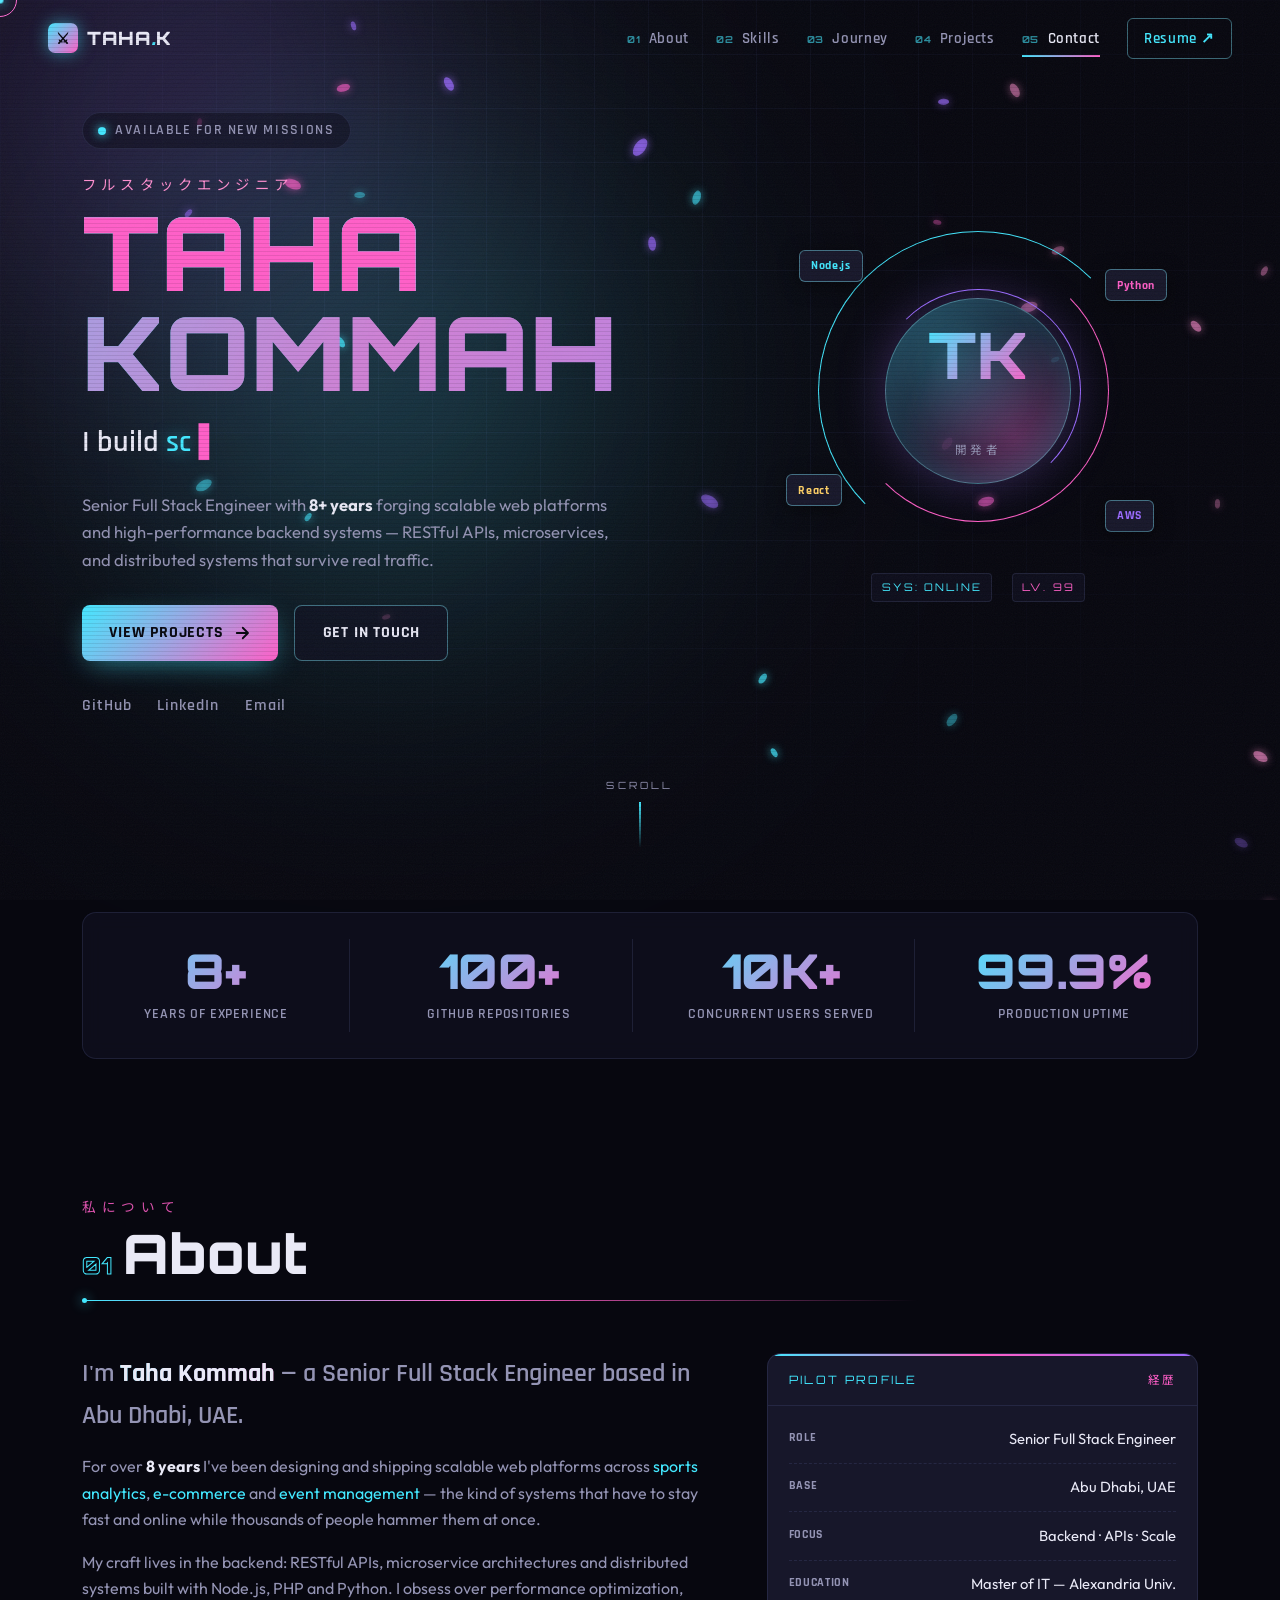
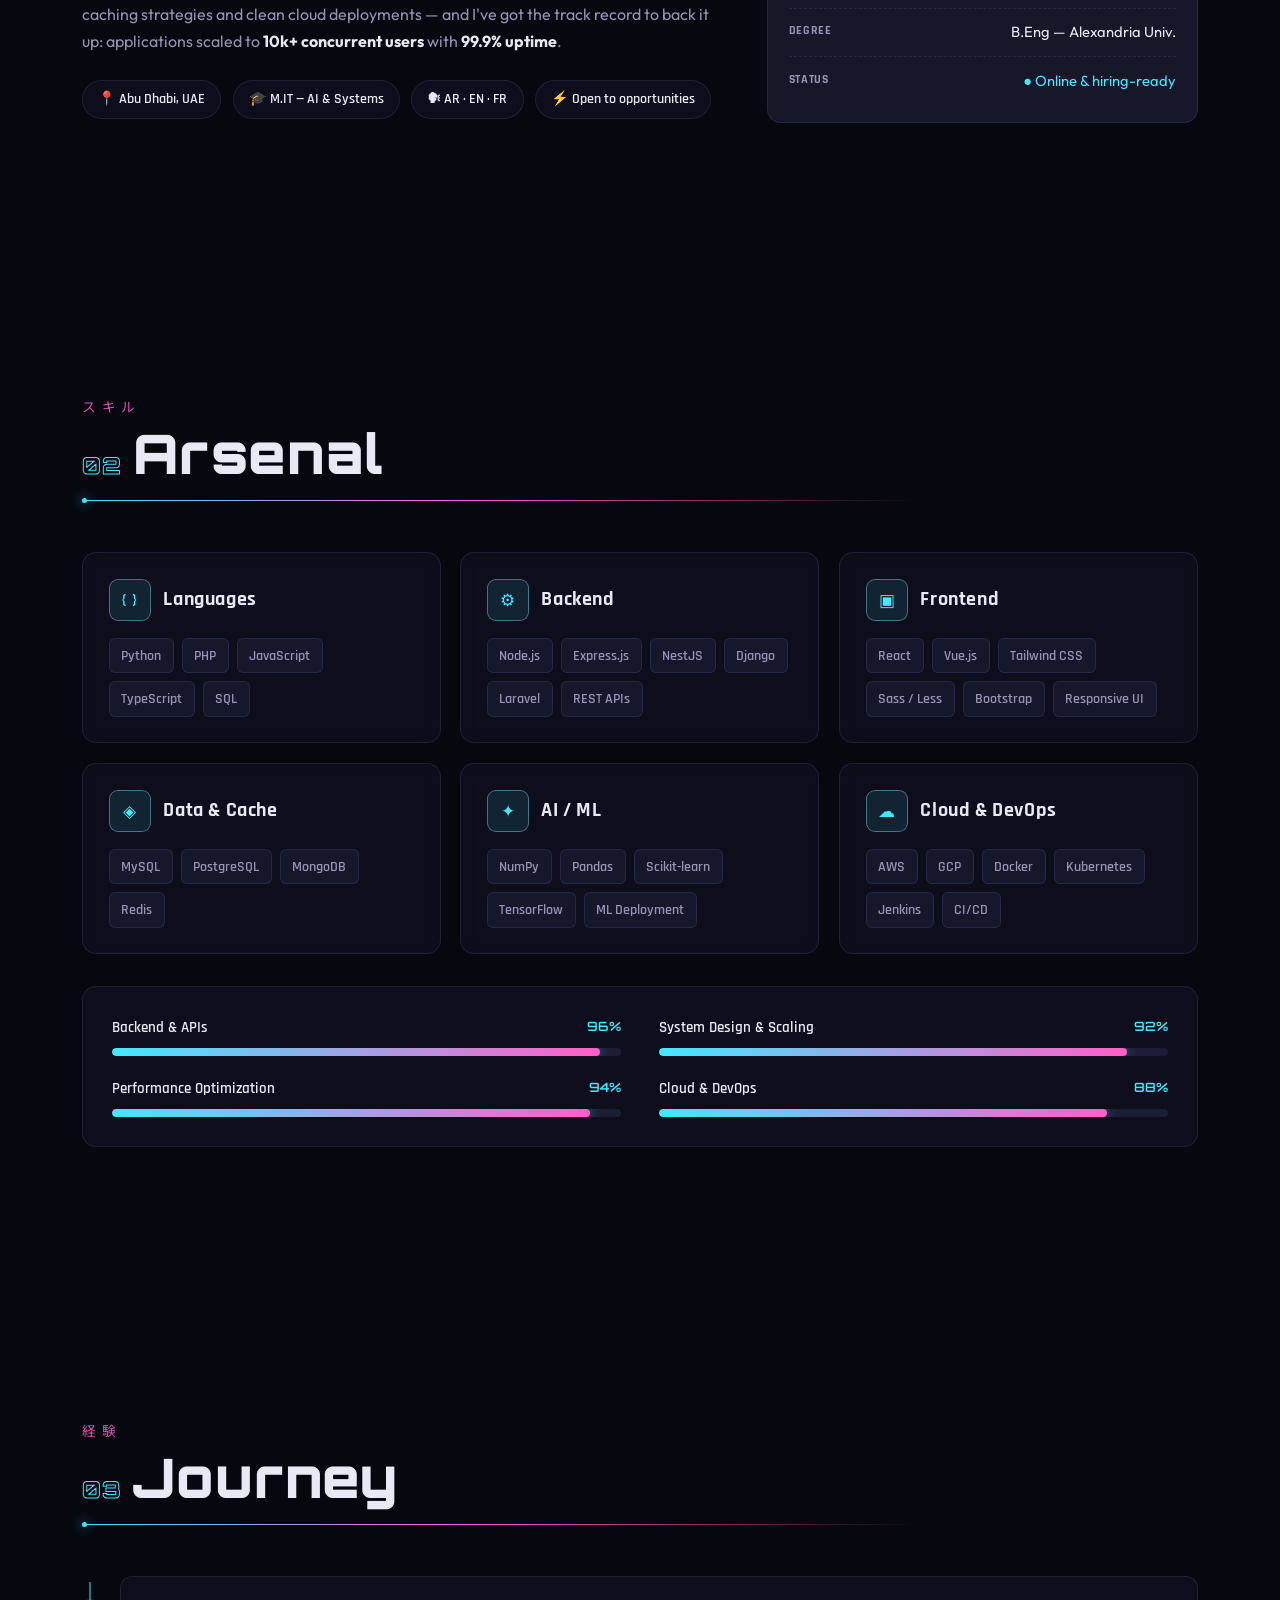
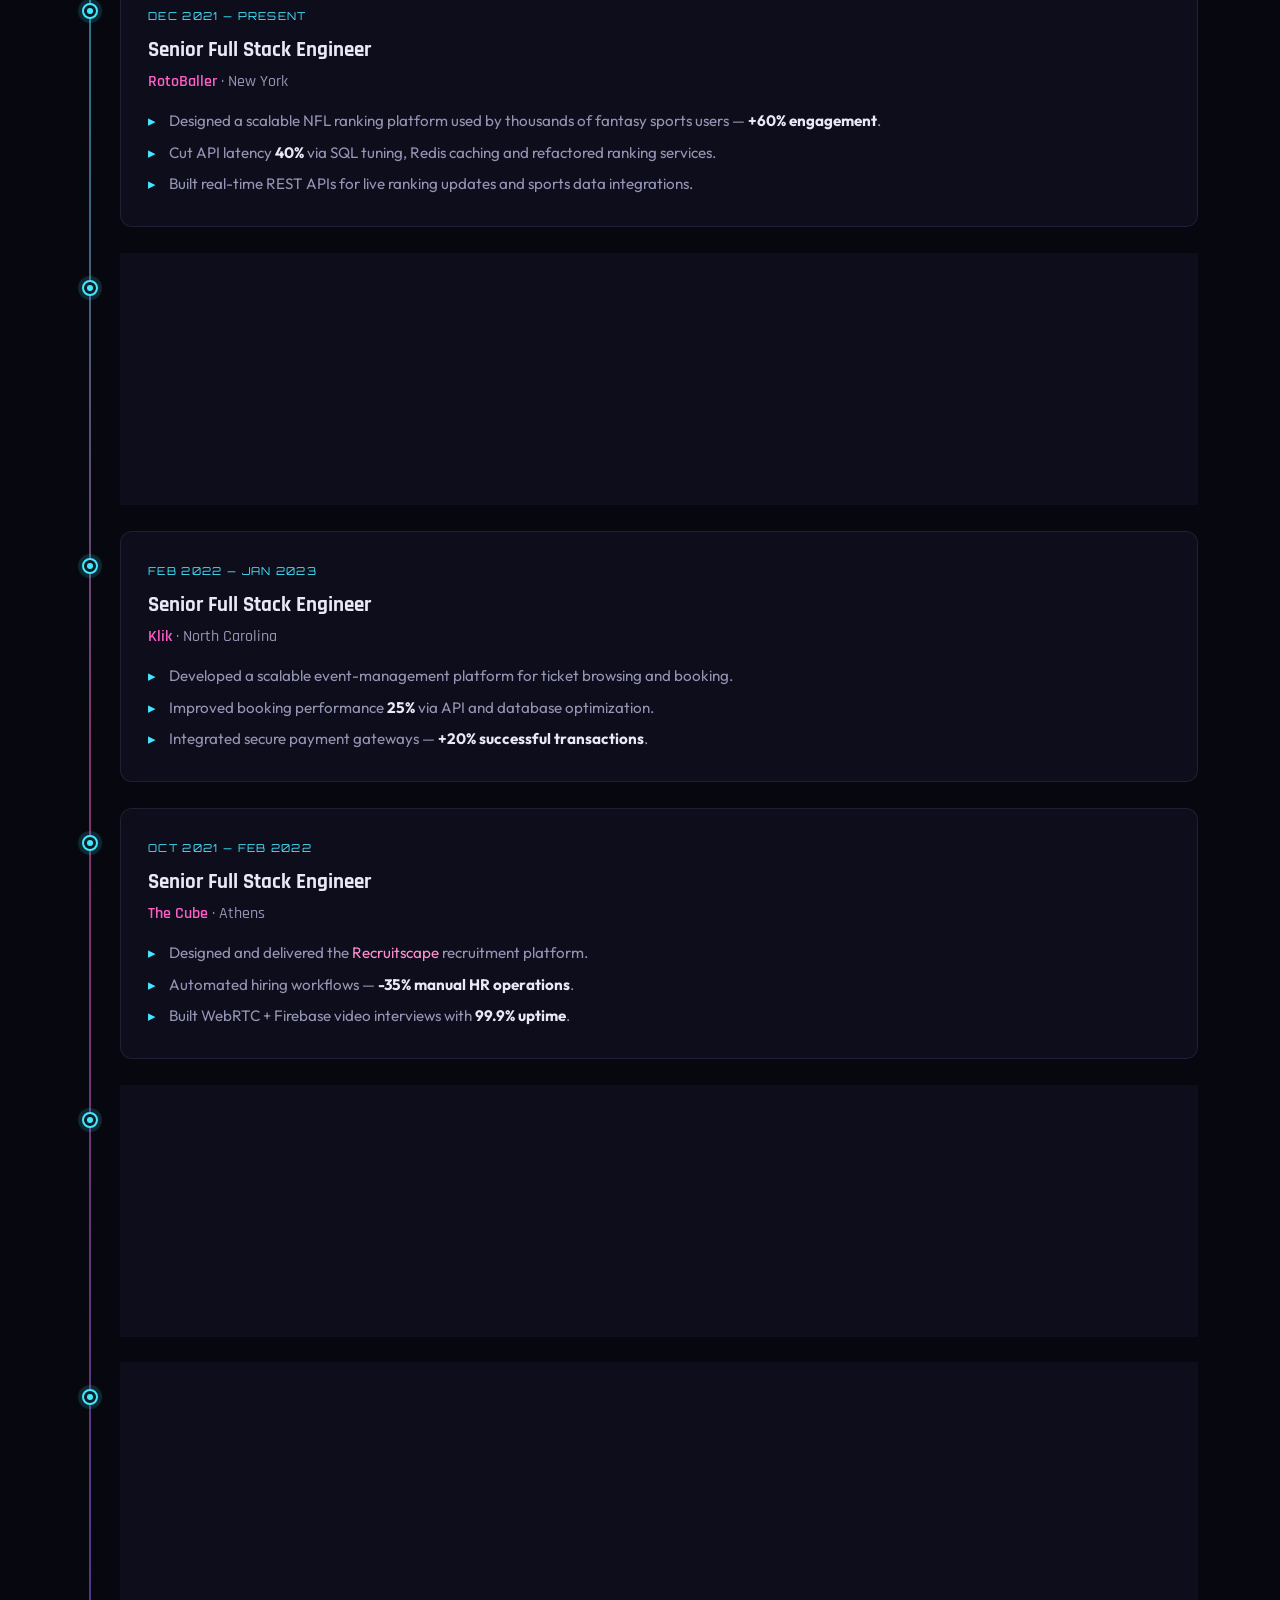
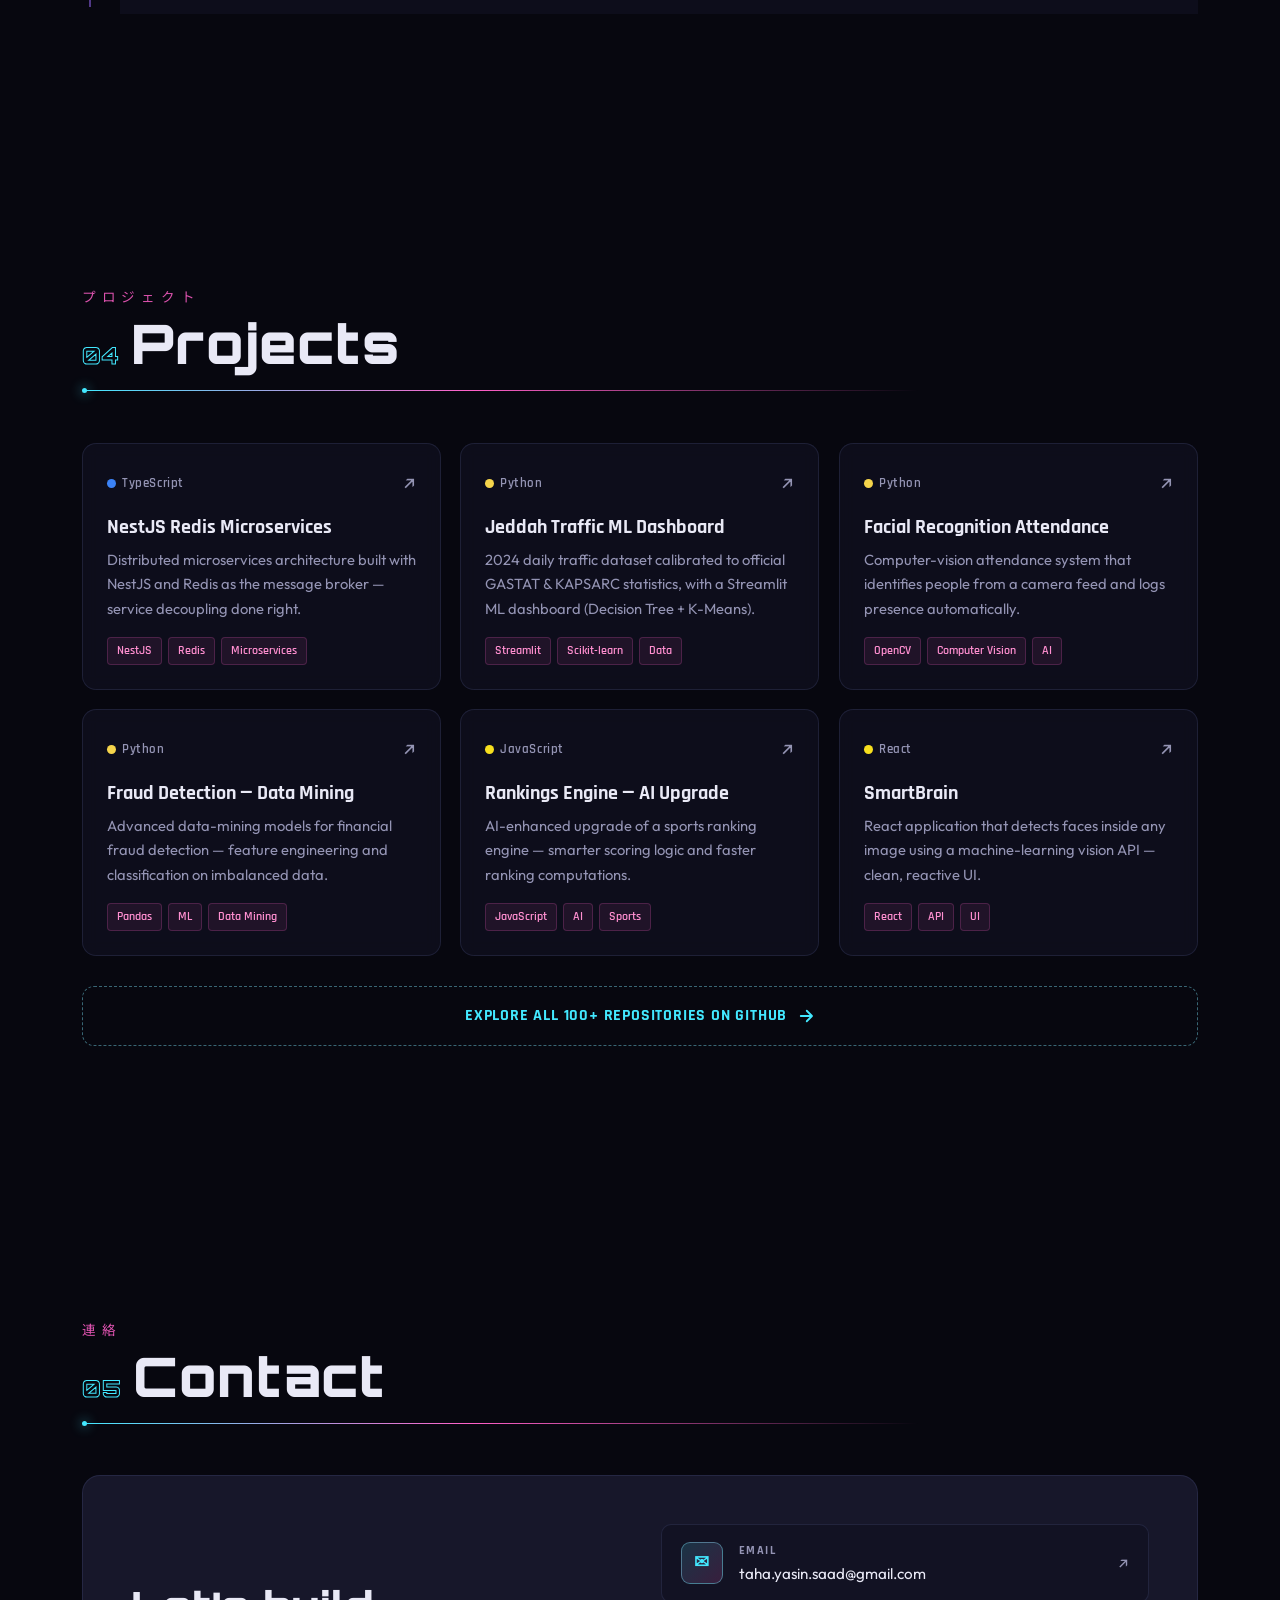
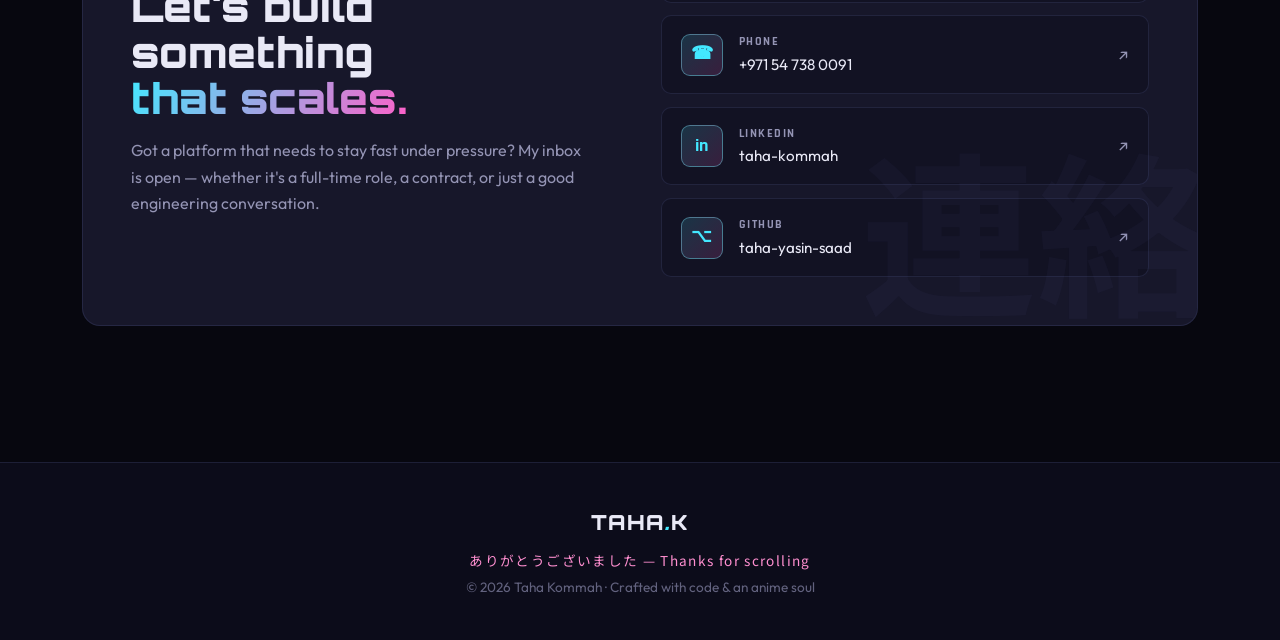
==== index.html @ ab439477 "Add anime-inspired portfolio site with GitHub Pages deployment Build a single-page static portfolio " ====
<!DOCTYPE html>
<html lang="en">
<head>
  <meta charset="UTF-8" />
  <meta name="viewport" content="width=device-width, initial-scale=1.0" />
  <meta name="description" content="Taha Kommah — Senior Full Stack Engineer. 8+ years building scalable web platforms, RESTful APIs, microservices and high-performance backend systems." />
  <meta name="author" content="Taha Kommah" />
  <meta name="theme-color" content="#0a0a14" />

  <meta property="og:title" content="Taha Kommah — Full Stack Engineer" />
  <meta property="og:description" content="Senior Full Stack Engineer crafting scalable, high-performance web platforms." />
  <meta property="og:type" content="website" />

  <title>Taha Kommah · Full Stack Engineer</title>

  <link rel="preconnect" href="https://fonts.googleapis.com" />
  <link rel="preconnect" href="https://fonts.gstatic.com" crossorigin />
  <link href="https://fonts.googleapis.com/css2?family=Orbitron:wght@500;700;900&family=Rajdhani:wght@500;600;700&family=Outfit:wght@300;400;500;600&family=Noto+Sans+JP:wght@400;700&display=swap" rel="stylesheet" />

  <link rel="stylesheet" href="assets/css/style.css" />
  <link rel="icon" href="data:image/svg+xml,&lt;svg xmlns='http://www.w3.org/2000/svg' viewBox='0 0 100 100'&gt;&lt;text y='.9em' font-size='90'&gt;⚔️&lt;/text&gt;&lt;/svg&gt;" />
</head>
<body>

  <!-- ===== Loading screen ===== -->
  <div class="loader" id="loader">
    <div class="loader__inner">
      <div class="loader__ring"></div>
      <div class="loader__core">TK</div>
      <div class="loader__jp">ロード中</div>
      <div class="loader__bar"><span id="loaderBar"></span></div>
      <div class="loader__pct" id="loaderPct">0%</div>
    </div>
  </div>

  <!-- ===== Animated background layers ===== -->
  <canvas class="petals" id="petals" aria-hidden="true"></canvas>
  <div class="bg-grid" aria-hidden="true"></div>
  <div class="bg-glow bg-glow--1" aria-hidden="true"></div>
  <div class="bg-glow bg-glow--2" aria-hidden="true"></div>
  <div class="scanlines" aria-hidden="true"></div>
  <div class="noise" aria-hidden="true"></div>

  <!-- ===== Custom cursor ===== -->
  <div class="cursor-dot" id="cursorDot" aria-hidden="true"></div>
  <div class="cursor-ring" id="cursorRing" aria-hidden="true"></div>

  <!-- ===== Scroll progress ===== -->
  <div class="scroll-progress" id="scrollProgress" aria-hidden="true"></div>

  <!-- ===== Navigation ===== -->
  <header class="nav" id="nav">
    <a href="#hero" class="nav__brand" data-cursor>
      <span class="nav__brand-mark">⚔</span>
      <span class="nav__brand-text">TAHA<i>.</i>K</span>
    </a>
    <nav class="nav__links" id="navLinks">
      <a href="#about"      data-cursor><b>01</b> About</a>
      <a href="#skills"     data-cursor><b>02</b> Skills</a>
      <a href="#experience" data-cursor><b>03</b> Journey</a>
      <a href="#projects"   data-cursor><b>04</b> Projects</a>
      <a href="#contact"    data-cursor><b>05</b> Contact</a>
      <a href="assets/Taha_Kommah_Resume.pdf" class="nav__cv" download data-cursor>Resume ↗</a>
    </nav>
    <button class="nav__burger" id="navBurger" aria-label="Toggle menu">
      <span></span><span></span><span></span>
    </button>
  </header>

  <main>

    <!-- ===== HERO ===== -->
    <section class="hero" id="hero">
      <div class="hero__inner">
        <div class="hero__text">
          <p class="hero__tag reveal">
            <span class="dot"></span> Available for new missions
          </p>
          <p class="hero__jp reveal">フルスタックエンジニア</p>
          <h1 class="hero__name">
            <span class="glitch" data-text="TAHA">TAHA</span>
            <span class="glitch glitch--accent" data-text="KOMMAH">KOMMAH</span>
          </h1>
          <h2 class="hero__role reveal">
            <span class="hero__role-static">I build</span>
            <span class="hero__role-type" id="roleType"></span>
            <span class="hero__caret">▌</span>
          </h2>
          <p class="hero__desc reveal">
            Senior Full Stack Engineer with <strong>8+ years</strong> forging scalable
            web platforms and high-performance backend systems — RESTful APIs,
            microservices, and distributed systems that survive real traffic.
          </p>
          <div class="hero__cta reveal">
            <a href="#projects" class="btn btn--primary" data-cursor>
              <span>View Projects</span>
              <svg viewBox="0 0 24 24"><path d="M5 12h14M13 5l7 7-7 7"/></svg>
            </a>
            <a href="#contact" class="btn btn--ghost" data-cursor>
              <span>Get in Touch</span>
            </a>
          </div>
          <div class="hero__socials reveal">
            <a href="https://github.com/taha-yasin-saad" target="_blank" rel="noopener" data-cursor aria-label="GitHub">GitHub</a>
            <a href="https://www.linkedin.com/in/taha-kommah-a0085a277" target="_blank" rel="noopener" data-cursor aria-label="LinkedIn">LinkedIn</a>
            <a href="mailto:taha.yasin.saad@gmail.com" data-cursor aria-label="Email">Email</a>
          </div>
        </div>

        <div class="hero__visual reveal">
          <div class="avatar">
            <div class="avatar__ring avatar__ring--1"></div>
            <div class="avatar__ring avatar__ring--2"></div>
            <div class="avatar__ring avatar__ring--3"></div>
            <div class="avatar__core">
              <span class="avatar__initials">TK</span>
              <span class="avatar__jp">開発者</span>
            </div>
            <div class="avatar__chip avatar__chip--tl">Node.js</div>
            <div class="avatar__chip avatar__chip--tr">Python</div>
            <div class="avatar__chip avatar__chip--bl">React</div>
            <div class="avatar__chip avatar__chip--br">AWS</div>
          </div>
          <div class="hero__hud">
            <span>SYS: ONLINE</span>
            <span>LV. 99</span>
          </div>
        </div>
      </div>

      <a href="#about" class="hero__scroll" data-cursor aria-label="Scroll down">
        <span>SCROLL</span>
        <span class="hero__scroll-line"></span>
      </a>
    </section>

    <!-- ===== STATS ===== -->
    <section class="stats" aria-label="Key statistics">
      <div class="stats__grid">
        <div class="stat reveal">
          <div class="stat__num" data-count="8" data-suffix="+">0</div>
          <div class="stat__label">Years of Experience</div>
        </div>
        <div class="stat reveal">
          <div class="stat__num" data-count="100" data-suffix="+">0</div>
          <div class="stat__label">GitHub Repositories</div>
        </div>
        <div class="stat reveal">
          <div class="stat__num" data-count="10" data-suffix="K+">0</div>
          <div class="stat__label">Concurrent Users Served</div>
        </div>
        <div class="stat reveal">
          <div class="stat__num" data-count="99.9" data-suffix="%">0</div>
          <div class="stat__label">Production Uptime</div>
        </div>
      </div>
    </section>

    <!-- ===== ABOUT ===== -->
    <section class="section" id="about">
      <div class="section__head reveal">
        <span class="section__jp">私について</span>
        <h2 class="section__title"><span class="section__no">01</span> About</h2>
        <div class="section__line"></div>
      </div>

      <div class="about">
        <div class="about__text reveal">
          <p class="about__lead">
            I'm <strong>Taha Kommah</strong> — a Senior Full Stack Engineer based in
            Abu Dhabi, UAE.
          </p>
          <p>
            For over <strong>8 years</strong> I've been designing and shipping scalable
            web platforms across <em>sports analytics</em>, <em>e-commerce</em> and
            <em>event management</em> — the kind of systems that have to stay fast and
            online while thousands of people hammer them at once.
          </p>
          <p>
            My craft lives in the backend: RESTful APIs, microservice architectures and
            distributed systems built with Node.js, PHP and Python. I obsess over
            performance optimization, caching strategies and clean cloud deployments —
            and I've got the track record to back it up: applications scaled to
            <strong>10k+ concurrent users</strong> with <strong>99.9% uptime</strong>.
          </p>
          <div class="about__chips">
            <span data-cursor>📍 Abu Dhabi, UAE</span>
            <span data-cursor>🎓 M.IT — AI &amp; Systems</span>
            <span data-cursor>🗣 AR · EN · FR</span>
            <span data-cursor>⚡ Open to opportunities</span>
          </div>
        </div>

        <aside class="about__card reveal">
          <div class="about__card-head">
            <span>PILOT PROFILE</span>
            <span class="about__card-jp">経歴</span>
          </div>
          <ul class="about__stats">
            <li><b>Role</b><span>Senior Full Stack Engineer</span></li>
            <li><b>Base</b><span>Abu Dhabi, UAE</span></li>
            <li><b>Focus</b><span>Backend · APIs · Scale</span></li>
            <li><b>Education</b><span>Master of IT — Alexandria Univ.</span></li>
            <li><b>Degree</b><span>B.Eng — Alexandria Univ.</span></li>
            <li><b>Status</b><span class="online">● Online &amp; hiring-ready</span></li>
          </ul>
        </aside>
      </div>
    </section>

    <!-- ===== SKILLS ===== -->
    <section class="section" id="skills">
      <div class="section__head reveal">
        <span class="section__jp">スキル</span>
        <h2 class="section__title"><span class="section__no">02</span> Arsenal</h2>
        <div class="section__line"></div>
      </div>

      <div class="skills">
        <article class="skill-card reveal">
          <header><i class="skill-card__icon">{ }</i><h3>Languages</h3></header>
          <div class="tags">
            <span>Python</span><span>PHP</span><span>JavaScript</span>
            <span>TypeScript</span><span>SQL</span>
          </div>
        </article>

        <article class="skill-card reveal">
          <header><i class="skill-card__icon">⚙</i><h3>Backend</h3></header>
          <div class="tags">
            <span>Node.js</span><span>Express.js</span><span>NestJS</span>
            <span>Django</span><span>Laravel</span><span>REST APIs</span>
          </div>
        </article>

        <article class="skill-card reveal">
          <header><i class="skill-card__icon">▣</i><h3>Frontend</h3></header>
          <div class="tags">
            <span>React</span><span>Vue.js</span><span>Tailwind CSS</span>
            <span>Sass / Less</span><span>Bootstrap</span><span>Responsive UI</span>
          </div>
        </article>

        <article class="skill-card reveal">
          <header><i class="skill-card__icon">◈</i><h3>Data &amp; Cache</h3></header>
          <div class="tags">
            <span>MySQL</span><span>PostgreSQL</span><span>MongoDB</span>
            <span>Redis</span>
          </div>
        </article>

        <article class="skill-card reveal">
          <header><i class="skill-card__icon">✦</i><h3>AI / ML</h3></header>
          <div class="tags">
            <span>NumPy</span><span>Pandas</span><span>Scikit-learn</span>
            <span>TensorFlow</span><span>ML Deployment</span>
          </div>
        </article>

        <article class="skill-card reveal">
          <header><i class="skill-card__icon">☁</i><h3>Cloud &amp; DevOps</h3></header>
          <div class="tags">
            <span>AWS</span><span>GCP</span><span>Docker</span>
            <span>Kubernetes</span><span>Jenkins</span><span>CI/CD</span>
          </div>
        </article>
      </div>

      <div class="powerbars reveal">
        <div class="powerbar">
          <div class="powerbar__top"><span>Backend &amp; APIs</span><span>96%</span></div>
          <div class="powerbar__track"><i style="--w:96%"></i></div>
        </div>
        <div class="powerbar">
          <div class="powerbar__top"><span>System Design &amp; Scaling</span><span>92%</span></div>
          <div class="powerbar__track"><i style="--w:92%"></i></div>
        </div>
        <div class="powerbar">
          <div class="powerbar__top"><span>Performance Optimization</span><span>94%</span></div>
          <div class="powerbar__track"><i style="--w:94%"></i></div>
        </div>
        <div class="powerbar">
          <div class="powerbar__top"><span>Cloud &amp; DevOps</span><span>88%</span></div>
          <div class="powerbar__track"><i style="--w:88%"></i></div>
        </div>
      </div>
    </section>

    <!-- ===== EXPERIENCE ===== -->
    <section class="section" id="experience">
      <div class="section__head reveal">
        <span class="section__jp">経験</span>
        <h2 class="section__title"><span class="section__no">03</span> Journey</h2>
        <div class="section__line"></div>
      </div>

      <div class="timeline">
        <div class="timeline__spine"></div>

        <article class="tl-item reveal">
          <div class="tl-node"></div>
          <div class="tl-card" data-cursor>
            <span class="tl-date">Dec 2021 — Present</span>
            <h3 class="tl-role">Senior Full Stack Engineer</h3>
            <p class="tl-company">RotoBaller <i>· New York</i></p>
            <ul>
              <li>Designed a scalable NFL ranking platform used by thousands of fantasy
                sports users — <b>+60% engagement</b>.</li>
              <li>Cut API latency <b>40%</b> via SQL tuning, Redis caching and refactored
                ranking services.</li>
              <li>Built real-time REST APIs for live ranking updates and sports data
                integrations.</li>
            </ul>
          </div>
        </article>

        <article class="tl-item reveal">
          <div class="tl-node"></div>
          <div class="tl-card" data-cursor>
            <span class="tl-date">Jan 2023 — Dec 2024</span>
            <h3 class="tl-role">Senior Full Stack Engineer</h3>
            <p class="tl-company">Menuhat <i>· Riyadh</i></p>
            <ul>
              <li>Built backend services for a food-ordering platform handling
                <b>10k+ concurrent users</b>.</li>
              <li>Reduced page load times <b>70%</b> through query optimization, caching
                and AWS infrastructure work.</li>
              <li>Shipped Node.js + Docker microservices and analytics dashboards
                (<b>-30% support queries</b>).</li>
            </ul>
          </div>
        </article>

        <article class="tl-item reveal">
          <div class="tl-node"></div>
          <div class="tl-card" data-cursor>
            <span class="tl-date">Feb 2022 — Jan 2023</span>
            <h3 class="tl-role">Senior Full Stack Engineer</h3>
            <p class="tl-company">Klik <i>· North Carolina</i></p>
            <ul>
              <li>Developed a scalable event-management platform for ticket browsing and
                booking.</li>
              <li>Improved booking performance <b>25%</b> via API and database
                optimization.</li>
              <li>Integrated secure payment gateways — <b>+20% successful
                transactions</b>.</li>
            </ul>
          </div>
        </article>

        <article class="tl-item reveal">
          <div class="tl-node"></div>
          <div class="tl-card" data-cursor>
            <span class="tl-date">Oct 2021 — Feb 2022</span>
            <h3 class="tl-role">Senior Full Stack Engineer</h3>
            <p class="tl-company">The Cube <i>· Athens</i></p>
            <ul>
              <li>Designed and delivered the <em>Recruitscape</em> recruitment platform.</li>
              <li>Automated hiring workflows — <b>-35% manual HR operations</b>.</li>
              <li>Built WebRTC + Firebase video interviews with <b>99.9% uptime</b>.</li>
            </ul>
          </div>
        </article>

        <article class="tl-item reveal">
          <div class="tl-node"></div>
          <div class="tl-card" data-cursor>
            <span class="tl-date">Jan 2021 — Oct 2021</span>
            <h3 class="tl-role">Mid-Senior Full Stack Engineer</h3>
            <p class="tl-company">For All <i>· Riyadh</i></p>
            <ul>
              <li>Architected backend infrastructure for a multi-service super app.</li>
              <li>Improved API response times <b>30%</b> via caching and query
                optimization.</li>
              <li>Integrated secure payments — <b>+50% transaction success</b>,
                99.8% uptime.</li>
            </ul>
          </div>
        </article>

        <article class="tl-item reveal">
          <div class="tl-node"></div>
          <div class="tl-card" data-cursor>
            <span class="tl-date">Aug 2017 — Jan 2021</span>
            <h3 class="tl-role">Full Stack Engineer</h3>
            <p class="tl-company">Malexs <i>· Alexandria</i></p>
            <ul>
              <li>Built web &amp; mobile apps for healthcare, e-commerce and service
                industries.</li>
              <li>Delivered RESTful APIs and cross-platform apps with Ionic &amp;
                Flutter.</li>
              <li>Shipped production systems: Medical One Clinic, HNAcare, Fosol,
                Boxaqra, Mahal &amp; more.</li>
            </ul>
          </div>
        </article>
      </div>
    </section>

    <!-- ===== PROJECTS ===== -->
    <section class="section" id="projects">
      <div class="section__head reveal">
        <span class="section__jp">プロジェクト</span>
        <h2 class="section__title"><span class="section__no">04</span> Projects</h2>
        <div class="section__line"></div>
      </div>

      <div class="projects">
        <a class="proj reveal" href="https://github.com/taha-yasin-saad/nestjs-redis-microservices" target="_blank" rel="noopener" data-cursor>
          <div class="proj__top">
            <span class="proj__lang"><i class="dot dot--ts"></i>TypeScript</span>
            <span class="proj__arrow">↗</span>
          </div>
          <h3 class="proj__name">NestJS Redis Microservices</h3>
          <p class="proj__desc">
            Distributed microservices architecture built with NestJS and Redis as the
            message broker — service decoupling done right.
          </p>
          <div class="proj__tags"><span>NestJS</span><span>Redis</span><span>Microservices</span></div>
        </a>

        <a class="proj reveal" href="https://github.com/taha-yasin-saad/jeddah-traffic-dataset" target="_blank" rel="noopener" data-cursor>
          <div class="proj__top">
            <span class="proj__lang"><i class="dot dot--py"></i>Python</span>
            <span class="proj__arrow">↗</span>
          </div>
          <h3 class="proj__name">Jeddah Traffic ML Dashboard</h3>
          <p class="proj__desc">
            2024 daily traffic dataset calibrated to official GASTAT &amp; KAPSARC
            statistics, with a Streamlit ML dashboard (Decision Tree + K-Means).
          </p>
          <div class="proj__tags"><span>Streamlit</span><span>Scikit-learn</span><span>Data</span></div>
        </a>

        <a class="proj reveal" href="https://github.com/taha-yasin-saad/facial-recognition-attendance" target="_blank" rel="noopener" data-cursor>
          <div class="proj__top">
            <span class="proj__lang"><i class="dot dot--py"></i>Python</span>
            <span class="proj__arrow">↗</span>
          </div>
          <h3 class="proj__name">Facial Recognition Attendance</h3>
          <p class="proj__desc">
            Computer-vision attendance system that identifies people from a camera feed
            and logs presence automatically.
          </p>
          <div class="proj__tags"><span>OpenCV</span><span>Computer Vision</span><span>AI</span></div>
        </a>

        <a class="proj reveal" href="https://github.com/taha-yasin-saad/Fraud-Detection-Advanced-Data-Mining" target="_blank" rel="noopener" data-cursor>
          <div class="proj__top">
            <span class="proj__lang"><i class="dot dot--py"></i>Python</span>
            <span class="proj__arrow">↗</span>
          </div>
          <h3 class="proj__name">Fraud Detection — Data Mining</h3>
          <p class="proj__desc">
            Advanced data-mining models for financial fraud detection — feature
            engineering and classification on imbalanced data.
          </p>
          <div class="proj__tags"><span>Pandas</span><span>ML</span><span>Data Mining</span></div>
        </a>

        <a class="proj reveal" href="https://github.com/taha-yasin-saad/renkings-upgrade-ai" target="_blank" rel="noopener" data-cursor>
          <div class="proj__top">
            <span class="proj__lang"><i class="dot dot--js"></i>JavaScript</span>
            <span class="proj__arrow">↗</span>
          </div>
          <h3 class="proj__name">Rankings Engine — AI Upgrade</h3>
          <p class="proj__desc">
            AI-enhanced upgrade of a sports ranking engine — smarter scoring logic and
            faster ranking computations.
          </p>
          <div class="proj__tags"><span>JavaScript</span><span>AI</span><span>Sports</span></div>
        </a>

        <a class="proj reveal" href="https://github.com/taha-yasin-saad/SmartBrain" target="_blank" rel="noopener" data-cursor>
          <div class="proj__top">
            <span class="proj__lang"><i class="dot dot--js"></i>React</span>
            <span class="proj__arrow">↗</span>
          </div>
          <h3 class="proj__name">SmartBrain</h3>
          <p class="proj__desc">
            React application that detects faces inside any image using a machine-learning
            vision API — clean, reactive UI.
          </p>
          <div class="proj__tags"><span>React</span><span>API</span><span>UI</span></div>
        </a>
      </div>

      <a class="projects__all" href="https://github.com/taha-yasin-saad" target="_blank" rel="noopener" data-cursor>
        Explore all 100+ repositories on GitHub
        <svg viewBox="0 0 24 24"><path d="M5 12h14M13 5l7 7-7 7"/></svg>
      </a>
    </section>

    <!-- ===== CONTACT ===== -->
    <section class="section" id="contact">
      <div class="section__head reveal">
        <span class="section__jp">連絡</span>
        <h2 class="section__title"><span class="section__no">05</span> Contact</h2>
        <div class="section__line"></div>
      </div>

      <div class="contact reveal">
        <div class="contact__text">
          <h3 class="contact__title">Let's build something<br /><span>that scales.</span></h3>
          <p class="contact__sub">
            Got a platform that needs to stay fast under pressure? My inbox is open —
            whether it's a full-time role, a contract, or just a good engineering
            conversation.
          </p>
        </div>
        <div class="contact__links">
          <a href="mailto:taha.yasin.saad@gmail.com" data-cursor>
            <span class="contact__ico">✉</span>
            <span class="contact__meta"><b>Email</b>taha.yasin.saad@gmail.com</span>
            <span class="contact__go">↗</span>
          </a>
          <a href="tel:+971547380091" data-cursor>
            <span class="contact__ico">☎</span>
            <span class="contact__meta"><b>Phone</b>+971 54 738 0091</span>
            <span class="contact__go">↗</span>
          </a>
          <a href="https://www.linkedin.com/in/taha-kommah-a0085a277" target="_blank" rel="noopener" data-cursor>
            <span class="contact__ico">in</span>
            <span class="contact__meta"><b>LinkedIn</b>taha-kommah</span>
            <span class="contact__go">↗</span>
          </a>
          <a href="https://github.com/taha-yasin-saad" target="_blank" rel="noopener" data-cursor>
            <span class="contact__ico">⌥</span>
            <span class="contact__meta"><b>GitHub</b>taha-yasin-saad</span>
            <span class="contact__go">↗</span>
          </a>
        </div>
      </div>
    </section>

  </main>

  <footer class="footer">
    <div class="footer__inner">
      <span class="footer__brand">TAHA<i>.</i>K</span>
      <p class="footer__jp">ありがとうございました — Thanks for scrolling</p>
      <p class="footer__copy">© <span id="year"></span> Taha Kommah · Crafted with code &amp; an anime soul</p>
    </div>
  </footer>

  <button class="totop" id="toTop" aria-label="Back to top" data-cursor>▲</button>

  <script src="assets/js/main.js"></script>
</body>
</html>
---- assets/css/style.css ----
/* =================================================================
   Taha Kommah — Portfolio
   Anime / cyberpunk visual system
   ================================================================= */

:root{
  --bg:        #07070f;
  --bg-2:      #0c0c1a;
  --surface:   rgba(18, 18, 34, 0.66);
  --surface-2: rgba(26, 26, 48, 0.85);
  --line:      rgba(120, 130, 200, 0.16);
  --line-lit:  rgba(120, 220, 240, 0.45);

  --cyan:   #43e8ff;
  --cyan-d: #18b8d8;
  --pink:   #ff5fc8;
  --pink-s: #ff8fd0;     /* sakura */
  --purple: #9b6bff;
  --gold:   #ffd166;

  --text:   #e9e9f6;
  --muted:  #9494b4;
  --dim:    #62627e;

  --display: 'Orbitron', sans-serif;
  --ui:      'Rajdhani', sans-serif;
  --body:    'Outfit', sans-serif;
  --jp:      'Noto Sans JP', sans-serif;

  --maxw: 1180px;
  --ease: cubic-bezier(.22,.61,.36,1);
}

/* ---------- reset ---------- */
*{ margin:0; padding:0; box-sizing:border-box; }
html{ scroll-behavior:smooth; -webkit-text-size-adjust:100%; }
body{
  font-family:var(--body);
  background:var(--bg);
  color:var(--text);
  line-height:1.65;
  overflow-x:hidden;
  cursor:none;
}
@media (max-width:900px){ body{ cursor:auto; } }
a{ color:inherit; text-decoration:none; }
ul{ list-style:none; }
img,svg,canvas{ display:block; max-width:100%; }
section{ position:relative; }
::selection{ background:var(--pink); color:#07070f; }

/* custom scrollbar */
::-webkit-scrollbar{ width:10px; }
::-webkit-scrollbar-track{ background:var(--bg); }
::-webkit-scrollbar-thumb{
  background:linear-gradient(var(--cyan),var(--purple));
  border-radius:10px; border:2px solid var(--bg);
}

/* =================================================================
   BACKGROUND LAYERS
   ================================================================= */
.petals,.bg-grid,.bg-glow,.scanlines,.noise{
  position:fixed; inset:0; pointer-events:none; z-index:0;
}
.petals{ z-index:1; }

.bg-grid{
  background-image:
    linear-gradient(rgba(120,140,240,.05) 1px,transparent 1px),
    linear-gradient(90deg,rgba(120,140,240,.05) 1px,transparent 1px);
  background-size:54px 54px;
  mask-image:radial-gradient(ellipse 70% 70% at 50% 30%,#000 35%,transparent 100%);
  -webkit-mask-image:radial-gradient(ellipse 70% 70% at 50% 30%,#000 35%,transparent 100%);
}
.bg-glow{
  width:60vw; height:60vw; border-radius:50%;
  filter:blur(130px); opacity:.32; mix-blend-mode:screen;
}
.bg-glow--1{ background:radial-gradient(circle,var(--purple),transparent 65%); top:-22vw; left:-16vw;
  animation:floatGlow 22s var(--ease) infinite alternate; }
.bg-glow--2{ background:radial-gradient(circle,var(--cyan),transparent 65%); bottom:-26vw; right:-18vw;
  animation:floatGlow 28s var(--ease) infinite alternate-reverse; }
@keyframes floatGlow{
  from{ transform:translate(0,0) scale(1); }
  to  { transform:translate(8vw,6vw) scale(1.25); }
}
.scanlines{
  background:repeating-linear-gradient(
    to bottom,transparent 0 3px,rgba(0,0,0,.22) 3px 4px);
  opacity:.4; mix-blend-mode:multiply; z-index:998;
}
.noise{
  z-index:997; opacity:.045;
  background-image:url("data:image/svg+xml,%3Csvg xmlns='http://www.w3.org/2000/svg' width='160' height='160'%3E%3Cfilter id='n'%3E%3CfeTurbulence type='fractalNoise' baseFrequency='0.9' numOctaves='3'/%3E%3C/filter%3E%3Crect width='100%25' height='100%25' filter='url(%23n)'/%3E%3C/svg%3E");
}

/* =================================================================
   CUSTOM CURSOR
   ================================================================= */
.cursor-dot,.cursor-ring{
  position:fixed; top:0; left:0; z-index:9999;
  pointer-events:none; border-radius:50%;
  transform:translate(-50%,-50%); mix-blend-mode:screen;
}
.cursor-dot{ width:7px; height:7px; background:var(--cyan);
  box-shadow:0 0 12px var(--cyan); }
.cursor-ring{
  width:34px; height:34px; border:1.5px solid var(--pink);
  transition:width .25s var(--ease),height .25s var(--ease),
             background .25s var(--ease),border-color .25s var(--ease);
}
.cursor-ring.is-hover{
  width:58px; height:58px;
  background:rgba(255,95,200,.12); border-color:var(--cyan);
}
@media (max-width:900px){ .cursor-dot,.cursor-ring{ display:none; } }

/* =================================================================
   LOADER
   ================================================================= */
.loader{
  position:fixed; inset:0; z-index:10000;
  background:var(--bg);
  display:flex; align-items:center; justify-content:center;
  transition:opacity .7s var(--ease),visibility .7s;
}
.loader.done{ opacity:0; visibility:hidden; }
.loader__inner{ text-align:center; position:relative; width:220px; }
.loader__ring{
  width:130px; height:130px; margin:0 auto;
  border-radius:50%;
  border:2px solid rgba(120,140,240,.16);
  border-top-color:var(--cyan);
  border-right-color:var(--pink);
  animation:spin .9s linear infinite;
}
.loader__core{
  position:absolute; top:34px; left:50%; transform:translateX(-50%);
  width:62px; height:62px; line-height:62px;
  font-family:var(--display); font-weight:900; font-size:1.5rem;
  color:var(--cyan); text-shadow:0 0 18px var(--cyan);
}
.loader__jp{
  font-family:var(--jp); color:var(--pink); letter-spacing:.3em;
  margin-top:1.4rem; font-size:.8rem;
}
.loader__bar{
  width:100%; height:3px; margin-top:.9rem;
  background:rgba(120,140,240,.14); border-radius:3px; overflow:hidden;
}
.loader__bar span{
  display:block; height:100%; width:0;
  background:linear-gradient(90deg,var(--cyan),var(--pink));
}
.loader__pct{
  font-family:var(--display); font-size:.72rem; color:var(--muted);
  margin-top:.5rem; letter-spacing:.2em;
}
@keyframes spin{ to{ transform:rotate(360deg); } }

/* =================================================================
   SCROLL PROGRESS
   ================================================================= */
.scroll-progress{
  position:fixed; top:0; left:0; height:3px; width:0; z-index:9000;
  background:linear-gradient(90deg,var(--cyan),var(--pink),var(--purple));
  box-shadow:0 0 14px var(--cyan);
}

/* =================================================================
   NAV
   ================================================================= */
.nav{
  position:fixed; top:0; left:0; right:0; z-index:900;
  display:flex; align-items:center; justify-content:space-between;
  padding:1.1rem clamp(1rem,4vw,3rem);
  transition:padding .35s var(--ease),background .35s var(--ease),
             border-color .35s var(--ease);
  border-bottom:1px solid transparent;
}
.nav.scrolled{
  padding-top:.6rem; padding-bottom:.6rem;
  background:rgba(7,7,15,.82);
  backdrop-filter:blur(14px); -webkit-backdrop-filter:blur(14px);
  border-bottom-color:var(--line);
}
.nav__brand{
  display:flex; align-items:center; gap:.55rem;
  font-family:var(--display); font-weight:900; font-size:1.15rem;
  letter-spacing:.06em;
}
.nav__brand-mark{
  color:var(--bg); background:linear-gradient(135deg,var(--cyan),var(--pink));
  width:30px; height:30px; display:grid; place-items:center;
  border-radius:7px; font-size:.95rem;
  box-shadow:0 0 16px rgba(67,232,255,.5);
  animation:pulseMark 3s var(--ease) infinite;
}
@keyframes pulseMark{ 50%{ box-shadow:0 0 26px rgba(255,95,200,.7); } }
.nav__brand-text i{ color:var(--cyan); }

.nav__links{ display:flex; align-items:center; gap:1.7rem; }
.nav__links a{
  font-family:var(--ui); font-weight:600; font-size:.95rem;
  letter-spacing:.04em; color:var(--muted);
  position:relative; transition:color .25s var(--ease);
}
.nav__links a b{
  font-family:var(--display); font-size:.6rem; color:var(--cyan);
  opacity:.6; margin-right:.25rem;
}
.nav__links a:not(.nav__cv)::after{
  content:""; position:absolute; left:0; bottom:-6px;
  width:0; height:2px;
  background:linear-gradient(90deg,var(--cyan),var(--pink));
  transition:width .3s var(--ease);
}
.nav__links a:not(.nav__cv):hover,
.nav__links a.active{ color:var(--text); }
.nav__links a:not(.nav__cv):hover::after,
.nav__links a.active::after{ width:100%; }
.nav__cv{
  padding:.45rem 1rem; border:1px solid var(--line-lit);
  border-radius:6px; color:var(--cyan)!important;
  transition:background .25s,box-shadow .25s,transform .25s;
}
.nav__cv:hover{
  background:rgba(67,232,255,.12);
  box-shadow:0 0 18px rgba(67,232,255,.35);
  transform:translateY(-2px);
}
.nav__burger{
  display:none; flex-direction:column; gap:5px;
  background:none; border:0; cursor:pointer; padding:6px;
}
.nav__burger span{
  width:26px; height:2px; background:var(--text);
  transition:.3s var(--ease);
}
.nav__burger.open span:nth-child(1){ transform:translateY(7px) rotate(45deg); }
.nav__burger.open span:nth-child(2){ opacity:0; }
.nav__burger.open span:nth-child(3){ transform:translateY(-7px) rotate(-45deg); }

/* =================================================================
   LAYOUT / SECTIONS
   ================================================================= */
main{ position:relative; z-index:2; }
.section{
  max-width:var(--maxw); margin:0 auto;
  padding:clamp(4.5rem,11vw,8.5rem) clamp(1.1rem,4vw,2rem);
}
.section__head{ margin-bottom:3.2rem; position:relative; }
.section__jp{
  font-family:var(--jp); color:var(--pink); font-size:.85rem;
  letter-spacing:.42em; text-transform:uppercase; display:block;
  margin-bottom:.5rem; opacity:.85;
}
.section__title{
  font-family:var(--display); font-weight:900;
  font-size:clamp(2rem,6vw,3.4rem); letter-spacing:.02em;
  line-height:1.05; display:flex; align-items:baseline; gap:.7rem;
}
.section__no{
  font-size:.42em; color:var(--cyan);
  -webkit-text-stroke:1px var(--cyan); -webkit-text-fill-color:transparent;
}
.section__line{
  margin-top:1.1rem; height:1px;
  background:linear-gradient(90deg,var(--cyan),var(--pink) 35%,transparent 75%);
  position:relative;
}
.section__line::before{
  content:""; position:absolute; left:0; top:-2px;
  width:5px; height:5px; background:var(--cyan); border-radius:50%;
  box-shadow:0 0 12px var(--cyan);
}

/* =================================================================
   HERO
   ================================================================= */
.hero{
  min-height:100vh; display:flex; flex-direction:column;
  justify-content:center;
  max-width:var(--maxw); margin:0 auto;
  padding:7rem clamp(1.1rem,4vw,2rem) 4rem;
}
.hero__inner{
  display:grid; grid-template-columns:1.25fr .9fr;
  gap:clamp(2rem,5vw,4rem); align-items:center;
}
.hero__tag{
  display:inline-flex; align-items:center; gap:.55rem;
  font-family:var(--ui); font-weight:600; font-size:.85rem;
  letter-spacing:.12em; text-transform:uppercase; color:var(--muted);
  border:1px solid var(--line); border-radius:30px;
  padding:.4rem .95rem; background:var(--surface);
}
.hero__tag .dot{
  width:8px; height:8px; border-radius:50%; background:var(--cyan);
  box-shadow:0 0 10px var(--cyan); animation:blink 1.6s infinite;
}
@keyframes blink{ 50%{ opacity:.25; } }
.hero__jp{
  font-family:var(--jp); color:var(--pink-s);
  letter-spacing:.36em; font-size:.9rem; margin:1.4rem 0 .4rem;
}
.hero__name{
  font-family:var(--display); font-weight:900;
  font-size:clamp(2.7rem,9.5vw,6.4rem); line-height:.98;
  letter-spacing:.01em; display:flex; flex-direction:column;
}
.hero__role{
  font-family:var(--ui); font-weight:600;
  font-size:clamp(1.1rem,3.4vw,1.9rem); color:var(--muted);
  margin-top:1rem; display:flex; flex-wrap:wrap; align-items:center; gap:.45rem;
}
.hero__role-static{ color:var(--text); }
.hero__role-type{
  color:var(--cyan); text-shadow:0 0 16px rgba(67,232,255,.5);
}
.hero__caret{ color:var(--pink); animation:blink 1s steps(1) infinite; }
.hero__desc{
  margin-top:1.4rem; max-width:50ch; color:var(--muted);
  font-size:1.04rem;
}
.hero__desc strong{ color:var(--text); }
.hero__cta{ display:flex; flex-wrap:wrap; gap:1rem; margin-top:2rem; }
.hero__socials{
  display:flex; gap:1.6rem; margin-top:2rem;
  font-family:var(--ui); font-weight:600; letter-spacing:.06em;
}
.hero__socials a{
  color:var(--muted); position:relative; padding-bottom:3px;
  transition:color .25s;
}
.hero__socials a::after{
  content:""; position:absolute; left:0; bottom:0; width:0; height:1.5px;
  background:var(--cyan); transition:width .3s var(--ease);
}
.hero__socials a:hover{ color:var(--text); }
.hero__socials a:hover::after{ width:100%; }

/* buttons */
.btn{
  display:inline-flex; align-items:center; gap:.6rem;
  font-family:var(--ui); font-weight:700; font-size:1rem;
  letter-spacing:.05em; text-transform:uppercase;
  padding:.85rem 1.7rem; border-radius:8px;
  transition:transform .25s var(--ease),box-shadow .25s var(--ease),
             background .25s var(--ease);
  position:relative; overflow:hidden;
}
.btn svg{ width:18px; height:18px; fill:none; stroke:currentColor;
  stroke-width:2.4; stroke-linecap:round; stroke-linejoin:round; }
.btn--primary{
  background:linear-gradient(135deg,var(--cyan),var(--pink));
  color:#07070f;
  box-shadow:0 8px 28px -8px rgba(67,232,255,.6);
}
.btn--primary:hover{
  transform:translateY(-3px);
  box-shadow:0 14px 34px -8px rgba(255,95,200,.7);
}
.btn--ghost{
  border:1px solid var(--line-lit); color:var(--text);
  background:var(--surface);
}
.btn--ghost:hover{
  transform:translateY(-3px);
  background:rgba(67,232,255,.1);
  box-shadow:0 0 22px rgba(67,232,255,.3);
}

/* glitch text */
.glitch{ position:relative; display:inline-block; color:var(--text); }
.glitch--accent{
  background:linear-gradient(120deg,var(--cyan),var(--pink),var(--purple));
  -webkit-background-clip:text; background-clip:text; color:transparent;
}
.glitch::before,.glitch::after{
  content:attr(data-text); position:absolute; inset:0;
  -webkit-background-clip:text; background-clip:text;
}
.glitch::before{ color:var(--cyan); -webkit-text-fill-color:var(--cyan);
  animation:glitchA 3.6s infinite var(--ease); }
.glitch::after{ color:var(--pink); -webkit-text-fill-color:var(--pink);
  animation:glitchB 3.6s infinite var(--ease); }
.glitch--accent::before,.glitch--accent::after{ opacity:.55; }
@keyframes glitchA{
  0%,82%,100%{ transform:translate(0); clip-path:inset(0 0 100% 0); }
  84%{ transform:translate(-3px,-2px); clip-path:inset(8% 0 55% 0); }
  88%{ transform:translate(3px,1px);  clip-path:inset(48% 0 18% 0); }
  92%{ transform:translate(-2px,2px); clip-path:inset(70% 0 8% 0); }
}
@keyframes glitchB{
  0%,82%,100%{ transform:translate(0); clip-path:inset(100% 0 0 0); }
  85%{ transform:translate(3px,2px);   clip-path:inset(20% 0 60% 0); }
  89%{ transform:translate(-3px,-1px); clip-path:inset(58% 0 22% 0); }
  93%{ transform:translate(2px,-2px);  clip-path:inset(80% 0 4% 0); }
}

/* hero visual / avatar */
.hero__visual{
  display:flex; flex-direction:column; align-items:center; gap:1.4rem;
}
.avatar{
  position:relative; width:clamp(230px,30vw,320px);
  aspect-ratio:1; display:grid; place-items:center;
  animation:bob 6s var(--ease) infinite;
}
@keyframes bob{ 50%{ transform:translateY(-14px); } }
.avatar__ring{
  position:absolute; border-radius:50%; inset:0;
  border:1px solid transparent;
}
.avatar__ring--1{
  border-top-color:var(--cyan); border-left-color:var(--cyan);
  animation:spin 14s linear infinite;
}
.avatar__ring--2{
  inset:9%; border-bottom-color:var(--pink); border-right-color:var(--pink);
  animation:spin 10s linear infinite reverse;
}
.avatar__ring--3{
  inset:18%; border-top-color:var(--purple); border-right-color:var(--purple);
  animation:spin 18s linear infinite;
}
.avatar__core{
  width:58%; aspect-ratio:1; border-radius:50%;
  display:grid; place-items:center; text-align:center;
  background:
    radial-gradient(circle at 35% 30%,rgba(67,232,255,.28),transparent 60%),
    radial-gradient(circle at 70% 75%,rgba(255,95,200,.3),transparent 60%),
    var(--surface-2);
  border:1px solid var(--line-lit);
  box-shadow:inset 0 0 40px rgba(67,232,255,.2),0 0 50px rgba(155,107,255,.3);
}
.avatar__initials{
  font-family:var(--display); font-weight:900;
  font-size:clamp(2.6rem,7vw,4rem); line-height:1;
  background:linear-gradient(135deg,var(--cyan),var(--pink));
  -webkit-background-clip:text; background-clip:text; color:transparent;
}
.avatar__jp{
  font-family:var(--jp); color:var(--muted); font-size:.72rem;
  letter-spacing:.3em; margin-top:.3rem;
}
.avatar__chip{
  position:absolute; font-family:var(--ui); font-weight:700;
  font-size:.74rem; letter-spacing:.05em;
  padding:.32rem .7rem; border-radius:6px;
  background:var(--surface-2); border:1px solid var(--line-lit);
  color:var(--cyan); white-space:nowrap;
  box-shadow:0 4px 18px rgba(0,0,0,.5);
  animation:chipFloat 5s var(--ease) infinite;
}
.avatar__chip--tl{ top:6%;  left:-6%;  animation-delay:0s;   color:var(--cyan); }
.avatar__chip--tr{ top:12%; right:-9%; animation-delay:1.2s; color:var(--pink); }
.avatar__chip--bl{ bottom:14%; left:-10%; animation-delay:2.4s; color:var(--gold); }
.avatar__chip--br{ bottom:6%;  right:-5%; animation-delay:3.6s; color:var(--purple); }
@keyframes chipFloat{ 50%{ transform:translateY(-12px); } }

.hero__hud{
  display:flex; gap:1.2rem;
  font-family:var(--display); font-size:.66rem; letter-spacing:.2em;
  color:var(--muted);
}
.hero__hud span{
  border:1px solid var(--line); border-radius:4px;
  padding:.3rem .6rem; background:var(--surface);
}
.hero__hud span:first-child{ color:var(--cyan); }
.hero__hud span:last-child{ color:var(--pink); }

.hero__scroll{
  align-self:center; margin-top:3.4rem;
  display:flex; flex-direction:column; align-items:center; gap:.55rem;
  font-family:var(--display); font-size:.62rem; letter-spacing:.32em;
  color:var(--muted);
}
.hero__scroll-line{
  width:1.5px; height:46px;
  background:linear-gradient(var(--cyan),transparent);
  position:relative; overflow:hidden;
}
.hero__scroll-line::after{
  content:""; position:absolute; top:-50%; left:0; width:100%; height:50%;
  background:var(--pink);
  animation:scrollDot 1.8s var(--ease) infinite;
}
@keyframes scrollDot{ to{ top:120%; } }

/* =================================================================
   STATS
   ================================================================= */
.stats{
  max-width:var(--maxw); margin:0 auto;
  padding:0 clamp(1.1rem,4vw,2rem);
}
.stats__grid{
  display:grid; grid-template-columns:repeat(4,1fr);
  gap:1rem;
  border:1px solid var(--line); border-radius:14px;
  background:var(--surface); backdrop-filter:blur(10px);
  overflow:hidden;
}
.stat{
  padding:2.1rem 1.2rem; text-align:center; position:relative;
}
.stat:not(:last-child)::after{
  content:""; position:absolute; right:0; top:18%; height:64%;
  width:1px; background:var(--line);
}
.stat__num{
  font-family:var(--display); font-weight:900;
  font-size:clamp(1.9rem,5vw,3rem); line-height:1;
  background:linear-gradient(135deg,var(--cyan),var(--pink));
  -webkit-background-clip:text; background-clip:text; color:transparent;
}
.stat__label{
  font-family:var(--ui); font-weight:600; font-size:.85rem;
  letter-spacing:.06em; color:var(--muted); margin-top:.5rem;
  text-transform:uppercase;
}

/* =================================================================
   ABOUT
   ================================================================= */
.about{
  display:grid; grid-template-columns:1.5fr 1fr; gap:2.4rem;
  align-items:start;
}
.about__lead{
  font-family:var(--ui); font-weight:600;
  font-size:clamp(1.2rem,2.6vw,1.6rem); color:var(--text);
  margin-bottom:1rem;
}
.about__lead strong{
  background:linear-gradient(120deg,var(--cyan),var(--pink));
  -webkit-background-clip:text; background-clip:text; color:transparent;
}
.about__text p{ color:var(--muted); margin-bottom:1rem; }
.about__text strong{ color:var(--text); }
.about__text em{ color:var(--cyan); font-style:normal; }
.about__chips{
  display:flex; flex-wrap:wrap; gap:.7rem; margin-top:1.6rem;
}
.about__chips span{
  font-family:var(--ui); font-weight:600; font-size:.88rem;
  padding:.45rem .95rem; border-radius:30px;
  border:1px solid var(--line); background:var(--surface);
  transition:border-color .25s,transform .25s,box-shadow .25s;
}
.about__chips span:hover{
  border-color:var(--line-lit); transform:translateY(-3px);
  box-shadow:0 8px 20px -8px rgba(67,232,255,.4);
}
.about__card{
  border:1px solid var(--line); border-radius:14px;
  background:var(--surface-2); overflow:hidden;
  position:relative;
}
.about__card::before{
  content:""; position:absolute; top:0; left:0; right:0; height:2px;
  background:linear-gradient(90deg,var(--cyan),var(--pink),var(--purple));
}
.about__card-head{
  display:flex; justify-content:space-between; align-items:center;
  padding:1rem 1.3rem; border-bottom:1px solid var(--line);
  font-family:var(--display); font-size:.72rem; letter-spacing:.2em;
  color:var(--cyan);
}
.about__card-jp{ font-family:var(--jp); color:var(--pink); }
.about__stats{ padding:.6rem 1.3rem 1.1rem; }
.about__stats li{
  display:flex; justify-content:space-between; gap:1rem;
  padding:.72rem 0; border-bottom:1px dashed var(--line);
  font-size:.92rem;
}
.about__stats li:last-child{ border-bottom:0; }
.about__stats b{
  font-family:var(--ui); font-weight:700; color:var(--muted);
  letter-spacing:.05em; text-transform:uppercase; font-size:.78rem;
}
.about__stats span{ text-align:right; color:var(--text); }
.about__stats .online{ color:var(--cyan); }

/* =================================================================
   SKILLS
   ================================================================= */
.skills{
  display:grid; grid-template-columns:repeat(3,1fr); gap:1.2rem;
}
.skill-card{
  border:1px solid var(--line); border-radius:14px;
  background:var(--surface); backdrop-filter:blur(8px);
  padding:1.6rem; position:relative; overflow:hidden;
  transition:transform .3s var(--ease),border-color .3s var(--ease),
             box-shadow .3s var(--ease);
}
.skill-card::after{
  content:""; position:absolute; inset:0; border-radius:14px;
  padding:1px; pointer-events:none; opacity:0;
  background:linear-gradient(135deg,var(--cyan),var(--pink));
  -webkit-mask:linear-gradient(#000 0 0) content-box,linear-gradient(#000 0 0);
  -webkit-mask-composite:xor; mask-composite:exclude;
  transition:opacity .3s var(--ease);
}
.skill-card:hover{
  transform:translateY(-6px);
  box-shadow:0 18px 40px -16px rgba(67,232,255,.4);
}
.skill-card:hover::after{ opacity:1; }
.skill-card header{
  display:flex; align-items:center; gap:.8rem; margin-bottom:1.1rem;
}
.skill-card__icon{
  width:42px; height:42px; flex:none;
  display:grid; place-items:center; border-radius:9px;
  font-family:var(--display); font-style:normal; font-size:1.05rem;
  color:var(--cyan);
  background:rgba(67,232,255,.1); border:1px solid var(--line-lit);
}
.skill-card h3{
  font-family:var(--ui); font-weight:700; font-size:1.25rem;
  letter-spacing:.03em;
}
.tags{ display:flex; flex-wrap:wrap; gap:.5rem; }
.tags span{
  font-family:var(--ui); font-weight:600; font-size:.85rem;
  padding:.34rem .72rem; border-radius:6px;
  background:rgba(120,140,240,.08); border:1px solid var(--line);
  color:var(--muted);
  transition:color .2s,border-color .2s,background .2s;
}
.skill-card:hover .tags span{ color:var(--text); }
.tags span:hover{
  color:var(--cyan)!important; border-color:var(--line-lit);
  background:rgba(67,232,255,.1);
}

/* power bars */
.powerbars{
  margin-top:2rem;
  display:grid; grid-template-columns:1fr 1fr; gap:1.3rem 2.4rem;
  border:1px solid var(--line); border-radius:14px;
  background:var(--surface); padding:1.8rem;
}
.powerbar__top{
  display:flex; justify-content:space-between;
  font-family:var(--ui); font-weight:600; font-size:.92rem;
  margin-bottom:.5rem;
}
.powerbar__top span:last-child{
  color:var(--cyan); font-family:var(--display); font-size:.8rem;
}
.powerbar__track{
  height:8px; border-radius:8px;
  background:rgba(120,140,240,.12); overflow:hidden;
}
.powerbar__track i{
  display:block; height:100%; width:0;
  background:linear-gradient(90deg,var(--cyan),var(--pink));
  box-shadow:0 0 12px rgba(67,232,255,.6);
  border-radius:8px;
  transition:width 1.4s var(--ease);
}
.powerbar.lit i{ width:var(--w); }

/* =================================================================
   TIMELINE
   ================================================================= */
.timeline{ position:relative; padding-left:2.4rem; }
.timeline__spine{
  position:absolute; left:7px; top:6px; bottom:6px; width:2px;
  background:linear-gradient(var(--cyan),var(--pink),var(--purple));
  opacity:.5;
}
.tl-item{ position:relative; margin-bottom:1.6rem; }
.tl-item:last-child{ margin-bottom:0; }
.tl-node{
  position:absolute; left:-2.4rem; top:1.7rem;
  width:16px; height:16px; border-radius:50%;
  background:var(--bg); border:2px solid var(--cyan);
  box-shadow:0 0 0 4px rgba(67,232,255,.12);
}
.tl-node::after{
  content:""; position:absolute; inset:3px; border-radius:50%;
  background:var(--cyan); box-shadow:0 0 12px var(--cyan);
  animation:nodePulse 2.6s var(--ease) infinite;
}
@keyframes nodePulse{ 50%{ opacity:.35; transform:scale(.7); } }
.tl-card{
  border:1px solid var(--line); border-radius:12px;
  background:var(--surface); backdrop-filter:blur(8px);
  padding:1.5rem 1.7rem;
  transition:transform .3s var(--ease),border-color .3s var(--ease),
             box-shadow .3s var(--ease);
}
.tl-card:hover{
  transform:translateX(8px);
  border-color:var(--line-lit);
  box-shadow:-8px 12px 36px -16px rgba(255,95,200,.5);
}
.tl-date{
  font-family:var(--display); font-size:.68rem; letter-spacing:.12em;
  color:var(--cyan); text-transform:uppercase;
}
.tl-role{
  font-family:var(--ui); font-weight:700; font-size:1.3rem;
  margin:.35rem 0 .1rem;
}
.tl-company{
  font-family:var(--ui); font-weight:600; color:var(--pink);
  margin-bottom:.8rem;
}
.tl-company i{ color:var(--muted); font-style:normal; font-weight:500; }
.tl-card ul li{
  position:relative; padding-left:1.3rem; margin-bottom:.4rem;
  color:var(--muted); font-size:.95rem;
}
.tl-card ul li::before{
  content:"▸"; position:absolute; left:0; color:var(--cyan);
}
.tl-card ul li b{ color:var(--text); }
.tl-card ul li em{ color:var(--pink-s); font-style:normal; }

/* =================================================================
   PROJECTS
   ================================================================= */
.projects{
  display:grid; grid-template-columns:repeat(3,1fr); gap:1.2rem;
}
.proj{
  display:flex; flex-direction:column;
  border:1px solid var(--line); border-radius:14px;
  background:var(--surface); backdrop-filter:blur(8px);
  padding:1.5rem; position:relative; overflow:hidden;
  transition:transform .3s var(--ease),border-color .3s var(--ease),
             box-shadow .3s var(--ease);
}
.proj::before{
  content:""; position:absolute; top:0; left:0; right:0; height:2px;
  background:linear-gradient(90deg,var(--cyan),var(--pink));
  transform:scaleX(0); transform-origin:left;
  transition:transform .35s var(--ease);
}
.proj:hover{
  transform:translateY(-8px);
  border-color:var(--line-lit);
  box-shadow:0 22px 46px -20px rgba(155,107,255,.6);
}
.proj:hover::before{ transform:scaleX(1); }
.proj__top{
  display:flex; justify-content:space-between; align-items:center;
  margin-bottom:1rem;
}
.proj__lang{
  display:flex; align-items:center; gap:.4rem;
  font-family:var(--ui); font-weight:600; font-size:.82rem;
  color:var(--muted); letter-spacing:.04em;
}
.proj__lang .dot{ width:9px; height:9px; border-radius:50%; }
.dot--ts{ background:#3b82f6; }
.dot--py{ background:#f5d44b; }
.dot--js{ background:#f7df1e; }
.proj__arrow{
  font-size:1.2rem; color:var(--muted);
  transition:transform .3s var(--ease),color .3s var(--ease);
}
.proj:hover .proj__arrow{ transform:translate(3px,-3px); color:var(--cyan); }
.proj__name{
  font-family:var(--ui); font-weight:700; font-size:1.22rem;
  margin-bottom:.5rem; line-height:1.25;
}
.proj:hover .proj__name{ color:var(--cyan); }
.proj__desc{
  color:var(--muted); font-size:.92rem; flex:1; margin-bottom:1rem;
}
.proj__tags{ display:flex; flex-wrap:wrap; gap:.4rem; }
.proj__tags span{
  font-family:var(--ui); font-weight:600; font-size:.74rem;
  padding:.22rem .55rem; border-radius:4px;
  color:var(--pink-s); background:rgba(255,95,200,.08);
  border:1px solid rgba(255,95,200,.2);
}
.projects__all{
  display:flex; align-items:center; justify-content:center; gap:.6rem;
  margin-top:1.8rem; padding:1rem;
  font-family:var(--ui); font-weight:700; letter-spacing:.05em;
  text-transform:uppercase; color:var(--cyan);
  border:1px dashed var(--line-lit); border-radius:12px;
  transition:background .25s,box-shadow .25s;
}
.projects__all svg{
  width:18px; height:18px; fill:none; stroke:currentColor;
  stroke-width:2.4; stroke-linecap:round; stroke-linejoin:round;
  transition:transform .3s var(--ease);
}
.projects__all:hover{
  background:rgba(67,232,255,.08);
  box-shadow:inset 0 0 26px rgba(67,232,255,.14);
}
.projects__all:hover svg{ transform:translateX(5px); }

/* =================================================================
   CONTACT
   ================================================================= */
.contact{
  display:grid; grid-template-columns:1fr 1fr; gap:2.6rem;
  align-items:center;
  border:1px solid var(--line); border-radius:18px;
  background:var(--surface-2); padding:clamp(1.6rem,4vw,3rem);
  position:relative; overflow:hidden;
}
.contact::before{
  content:"連絡"; position:absolute; right:-1rem; bottom:-3rem;
  font-family:var(--jp); font-size:11rem; font-weight:700;
  color:rgba(120,140,240,.04); pointer-events:none;
}
.contact__title{
  font-family:var(--display); font-weight:900;
  font-size:clamp(1.6rem,4vw,2.6rem); line-height:1.1;
}
.contact__title span{
  background:linear-gradient(120deg,var(--cyan),var(--pink));
  -webkit-background-clip:text; background-clip:text; color:transparent;
}
.contact__sub{
  color:var(--muted); margin-top:1rem; max-width:42ch;
}
.contact__links{ display:flex; flex-direction:column; gap:.8rem; }
.contact__links a{
  display:flex; align-items:center; gap:1rem;
  padding:1rem 1.2rem; border-radius:10px;
  border:1px solid var(--line); background:var(--surface);
  transition:transform .25s var(--ease),border-color .25s var(--ease),
             background .25s var(--ease);
}
.contact__links a:hover{
  transform:translateX(7px); border-color:var(--line-lit);
  background:rgba(67,232,255,.07);
}
.contact__ico{
  width:42px; height:42px; flex:none; border-radius:9px;
  display:grid; place-items:center; font-size:1.1rem;
  font-family:var(--ui); font-weight:700;
  background:linear-gradient(135deg,rgba(67,232,255,.16),rgba(255,95,200,.16));
  border:1px solid var(--line-lit); color:var(--cyan);
}
.contact__meta{ display:flex; flex-direction:column; flex:1; }
.contact__meta b{
  font-family:var(--ui); font-weight:700; font-size:.74rem;
  letter-spacing:.12em; text-transform:uppercase; color:var(--muted);
}
.contact__meta{ font-size:.95rem; color:var(--text); }
.contact__go{ color:var(--muted); transition:transform .25s,color .25s; }
.contact__links a:hover .contact__go{ transform:translate(3px,-3px); color:var(--cyan); }

/* =================================================================
   FOOTER
   ================================================================= */
.footer{
  position:relative; z-index:2;
  border-top:1px solid var(--line);
  background:var(--bg-2);
}
.footer__inner{
  max-width:var(--maxw); margin:0 auto; text-align:center;
  padding:2.6rem clamp(1.1rem,4vw,2rem);
}
.footer__brand{
  font-family:var(--display); font-weight:900; font-size:1.3rem;
  letter-spacing:.06em;
}
.footer__brand i{ color:var(--cyan); }
.footer__jp{
  font-family:var(--jp); color:var(--pink-s); font-size:.85rem;
  letter-spacing:.1em; margin:.6rem 0 .3rem;
}
.footer__copy{ color:var(--dim); font-size:.85rem; }

/* back to top */
.totop{
  position:fixed; bottom:1.6rem; right:1.6rem; z-index:800;
  width:46px; height:46px; border-radius:10px; cursor:pointer;
  background:var(--surface-2); border:1px solid var(--line-lit);
  color:var(--cyan); font-size:.8rem;
  display:grid; place-items:center;
  opacity:0; visibility:hidden; transform:translateY(14px);
  transition:opacity .3s var(--ease),visibility .3s,transform .3s var(--ease),
             box-shadow .3s,background .3s;
}
.totop.show{ opacity:1; visibility:visible; transform:translateY(0); }
.totop:hover{
  background:rgba(67,232,255,.14);
  box-shadow:0 0 22px rgba(67,232,255,.45);
}

/* =================================================================
   REVEAL ANIMATION
   ================================================================= */
.reveal{
  opacity:0; transform:translateY(38px);
  transition:opacity .8s var(--ease),transform .8s var(--ease);
  will-change:opacity,transform;
}
.reveal.visible{ opacity:1; transform:translateY(0); }
.tl-item.reveal{ transform:translateY(38px) scale(.98); }
.tl-item.reveal.visible{ transform:translateY(0) scale(1); }

/* =================================================================
   RESPONSIVE
   ================================================================= */
@media (max-width:980px){
  .hero__inner{ grid-template-columns:1fr; text-align:center; }
  .hero__name{ align-items:center; }
  .hero__tag{ margin:0 auto; }
  .hero__role{ justify-content:center; }
  .hero__desc{ margin-left:auto; margin-right:auto; }
  .hero__cta,.hero__socials{ justify-content:center; }
  .hero__visual{ order:-1; }
  .about{ grid-template-columns:1fr; }
  .skills,.projects{ grid-template-columns:repeat(2,1fr); }
  .contact{ grid-template-columns:1fr; }
}
@media (max-width:760px){
  .nav__links{
    position:fixed; inset:0 0 0 auto; width:min(78vw,320px);
    flex-direction:column; align-items:flex-start; justify-content:center;
    gap:1.7rem; padding:2.5rem;
    background:rgba(7,7,15,.97);
    backdrop-filter:blur(16px);
    border-left:1px solid var(--line);
    transform:translateX(110%);
    transition:transform .4s var(--ease);
  }
  .nav__links.open{ transform:translateX(0); }
  .nav__links a{ font-size:1.2rem; }
  .nav__burger{ display:flex; z-index:901; }
  .stats__grid{ grid-template-columns:repeat(2,1fr); }
  .stat:nth-child(2)::after{ display:none; }
  .powerbars{ grid-template-columns:1fr; }
}
@media (max-width:540px){
  .skills,.projects{ grid-template-columns:1fr; }
  .stats__grid{ grid-template-columns:1fr; }
  .stat::after{ display:none!important; }
  .stat:not(:last-child){ border-bottom:1px solid var(--line); }
  .section__title{ flex-wrap:wrap; }
  .timeline{ padding-left:1.8rem; }
  .tl-node{ left:-1.8rem; }
}

/* =================================================================
   REDUCED MOTION
   ================================================================= */
@media (prefers-reduced-motion:reduce){
  *,*::before,*::after{
    animation-duration:.01ms!important; animation-iteration-count:1!important;
    transition-duration:.01ms!important; scroll-behavior:auto!important;
  }
  .reveal{ opacity:1; transform:none; }
  .petals{ display:none; }
}
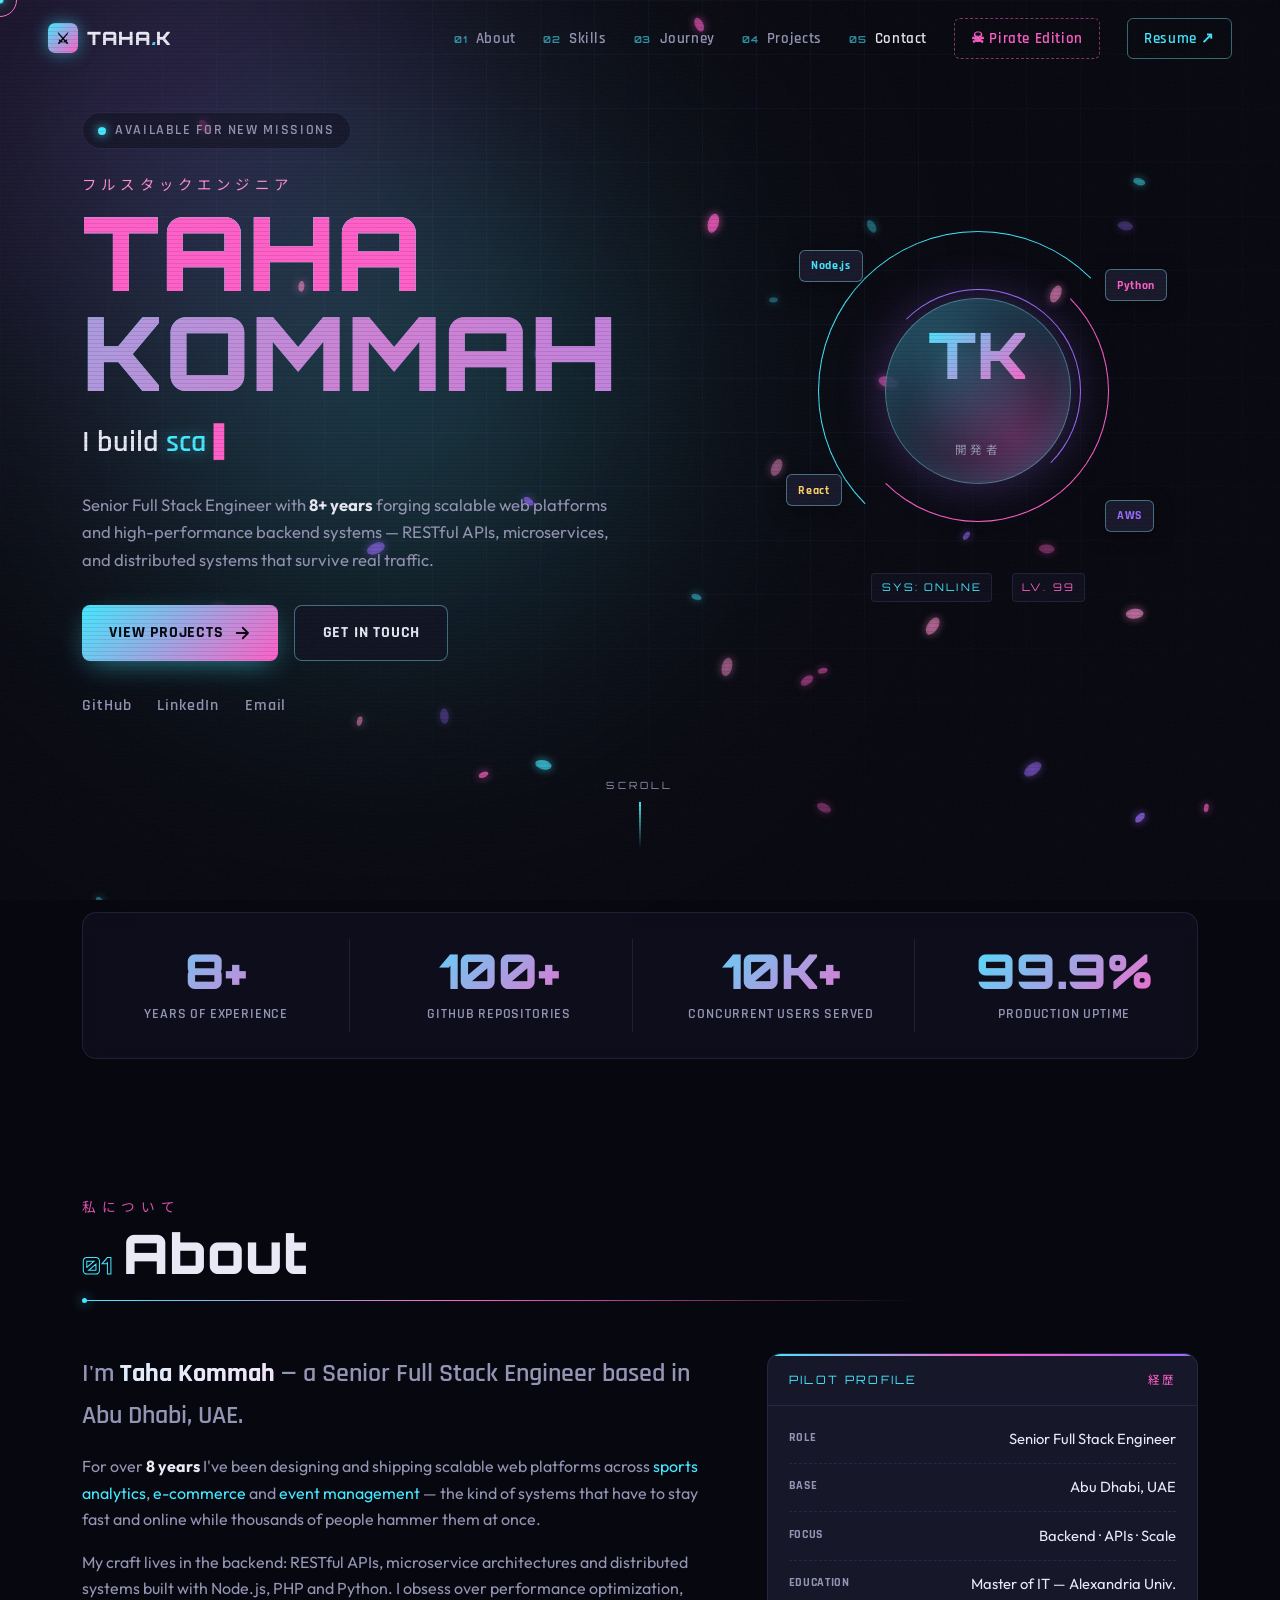
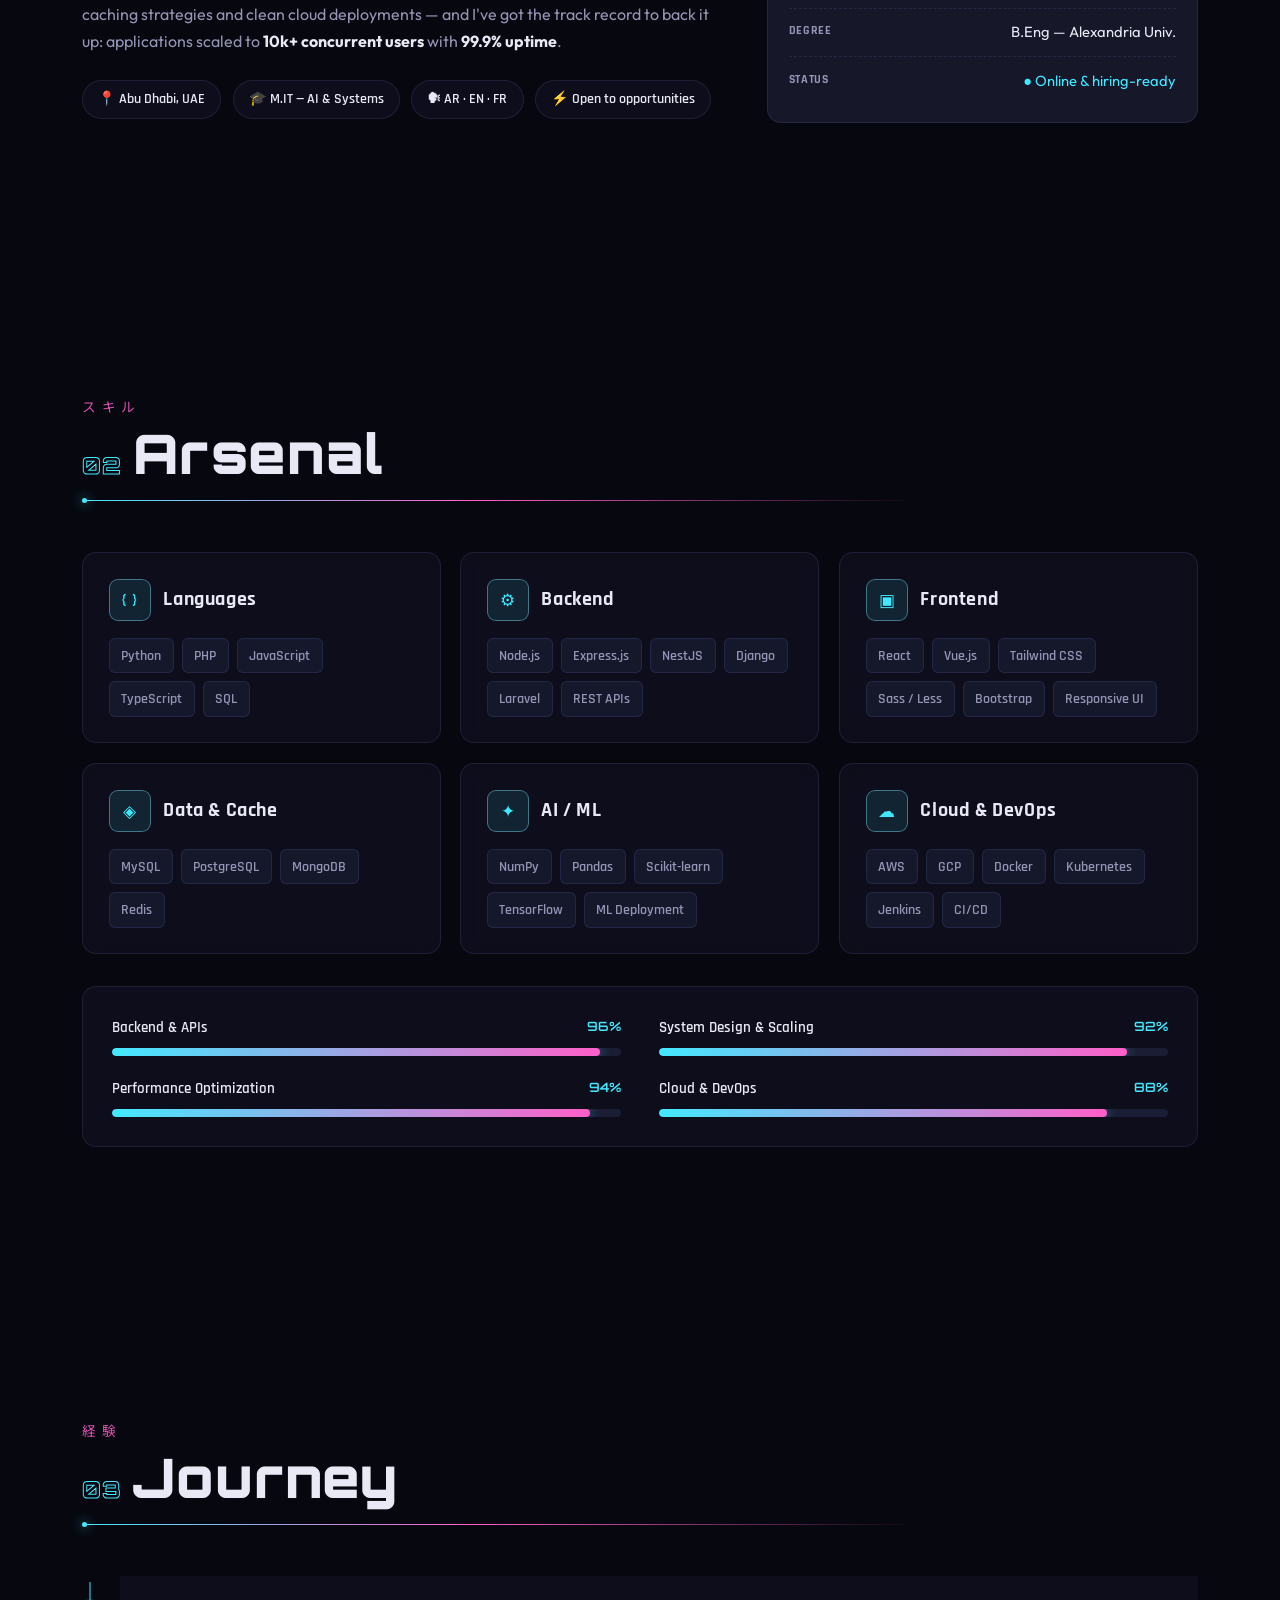
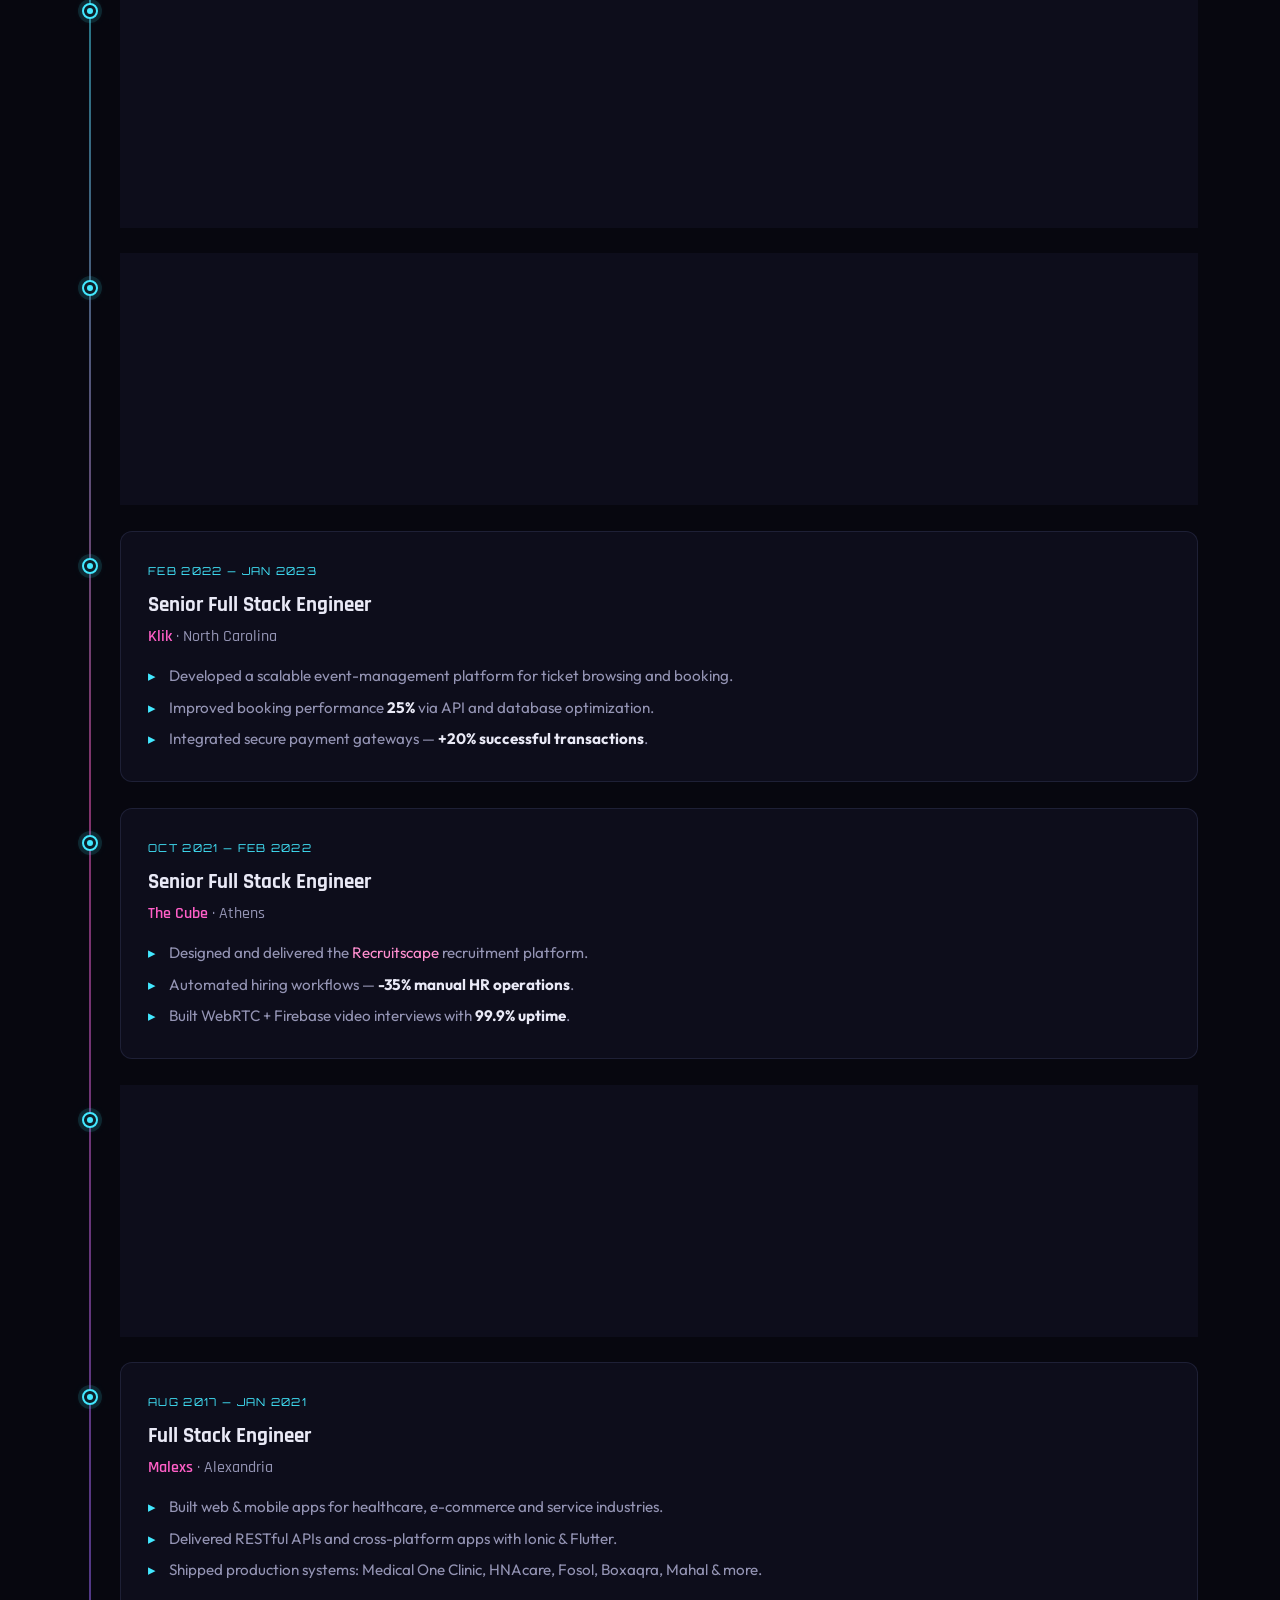
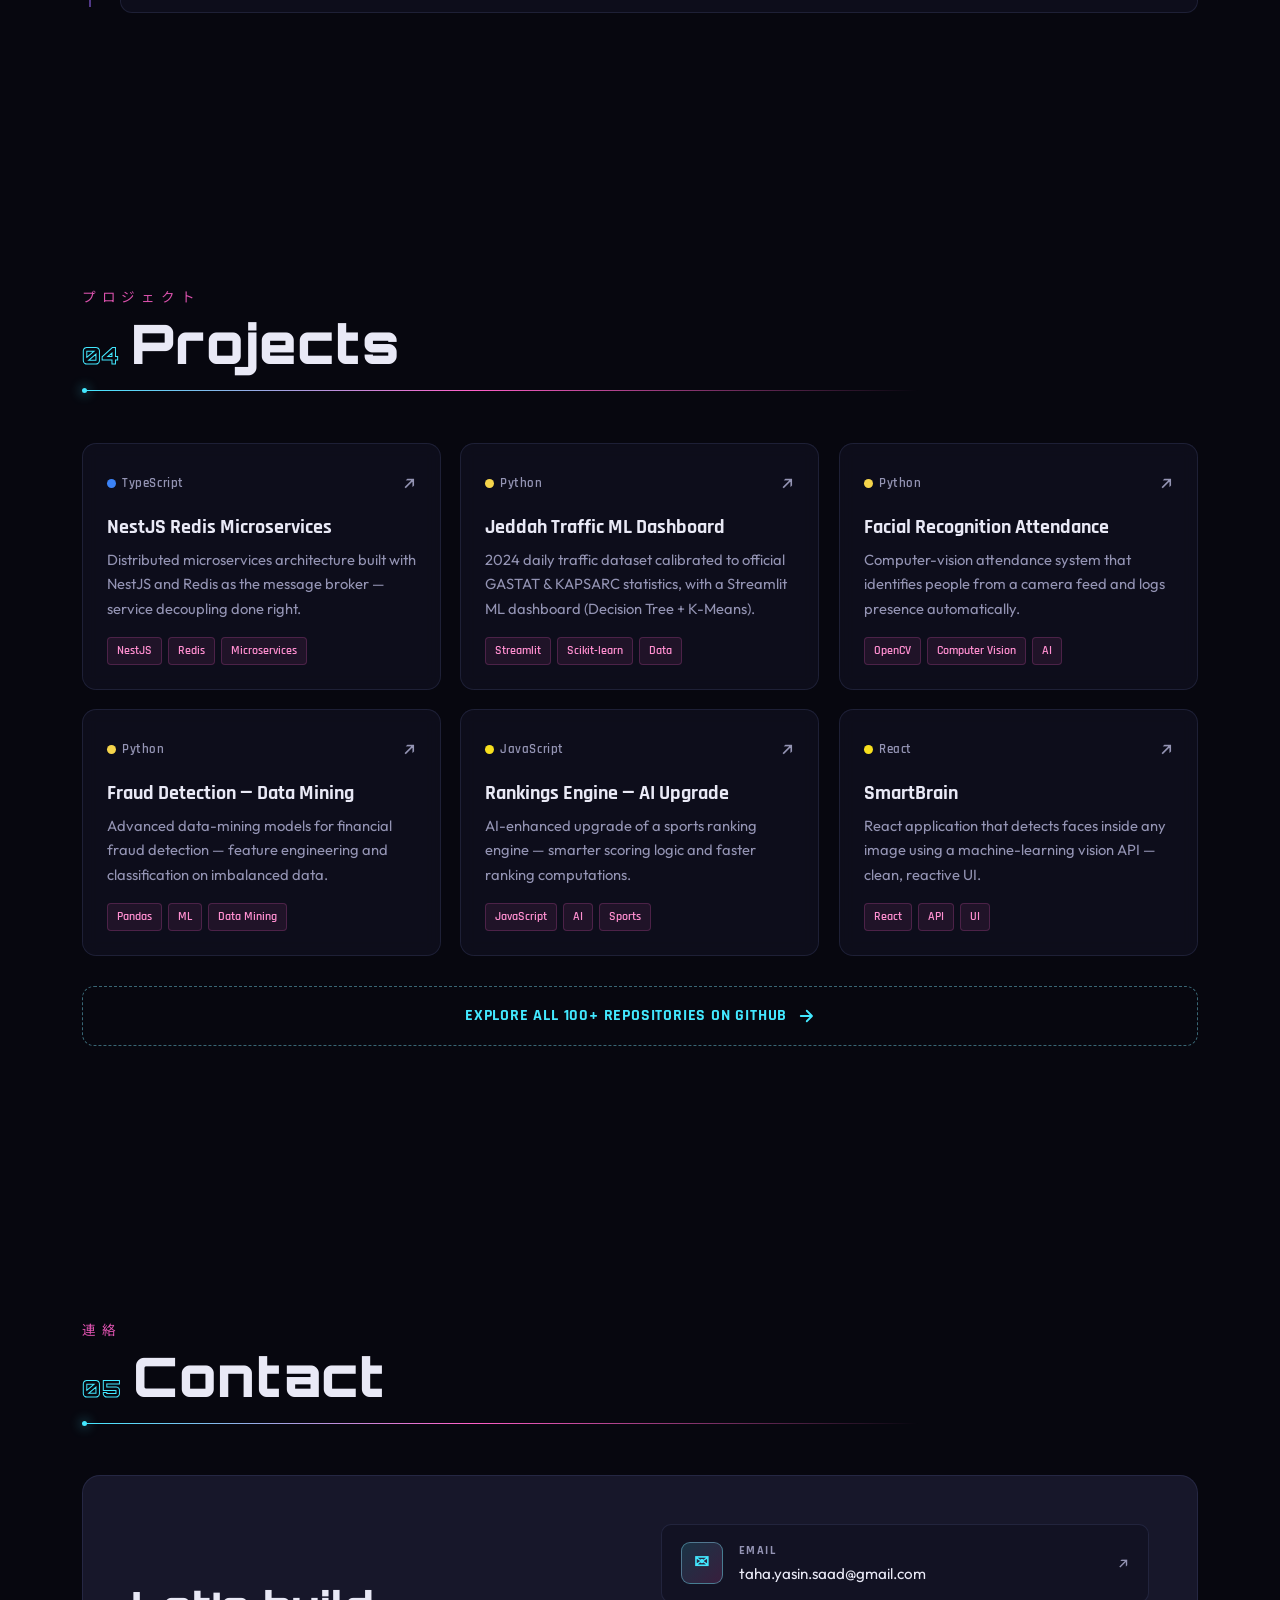
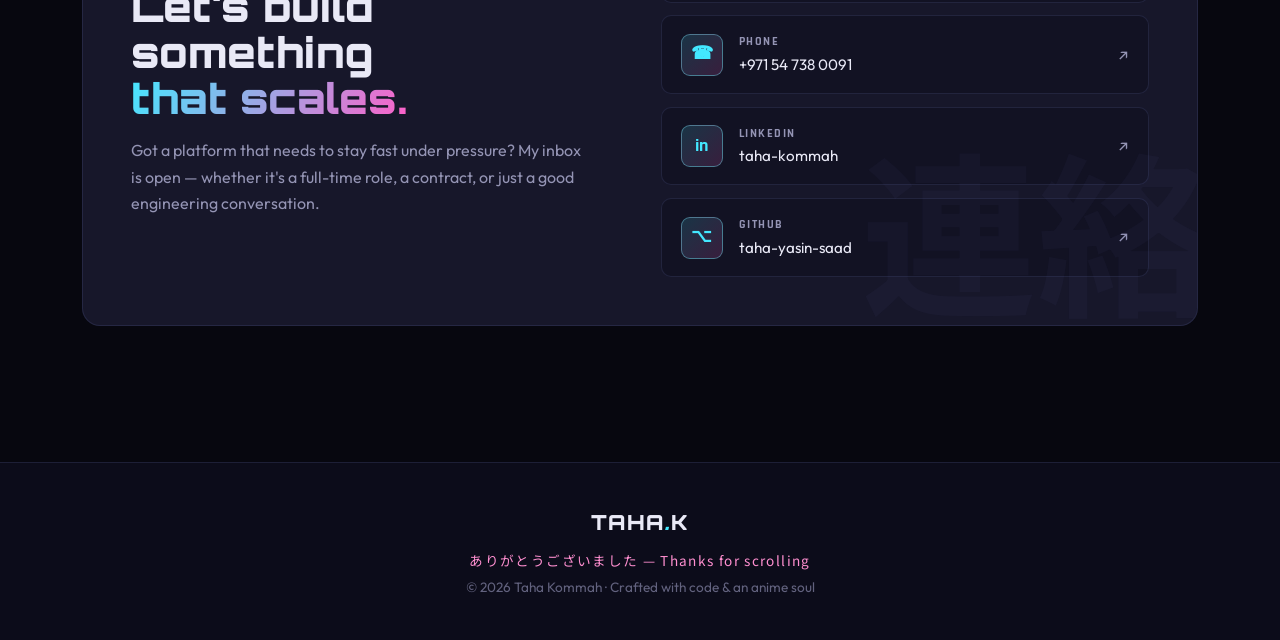
==== commit 514e0f08: "Add One Piece pirate edition with cross-links Add a second portfolio theme (one-piece.html) inspired" ====
--- a/index.html
+++ b/index.html
@@ -60,6 +60,7 @@
       <a href="#experience" data-cursor><b>03</b> Journey</a>
       <a href="#projects"   data-cursor><b>04</b> Projects</a>
       <a href="#contact"    data-cursor><b>05</b> Contact</a>
+      <a href="one-piece.html" class="nav__alt" data-cursor>☠ Pirate Edition</a>
       <a href="assets/Taha_Kommah_Resume.pdf" class="nav__cv" download data-cursor>Resume ↗</a>
     </nav>
     <button class="nav__burger" id="navBurger" aria-label="Toggle menu">
--- a/assets/css/style.css
+++ b/assets/css/style.css
@@ -210,15 +210,15 @@
   font-family:var(--display); font-size:.6rem; color:var(--cyan);
   opacity:.6; margin-right:.25rem;
 }
-.nav__links a:not(.nav__cv)::after{
+.nav__links a:not(.nav__cv):not(.nav__alt)::after{
   content:""; position:absolute; left:0; bottom:-6px;
   width:0; height:2px;
   background:linear-gradient(90deg,var(--cyan),var(--pink));
   transition:width .3s var(--ease);
 }
-.nav__links a:not(.nav__cv):hover,
+.nav__links a:not(.nav__cv):not(.nav__alt):hover,
 .nav__links a.active{ color:var(--text); }
-.nav__links a:not(.nav__cv):hover::after,
+.nav__links a:not(.nav__cv):not(.nav__alt):hover::after,
 .nav__links a.active::after{ width:100%; }
 .nav__cv{
   padding:.45rem 1rem; border:1px solid var(--line-lit);
@@ -228,6 +228,16 @@
 .nav__cv:hover{
   background:rgba(67,232,255,.12);
   box-shadow:0 0 18px rgba(67,232,255,.35);
+  transform:translateY(-2px);
+}
+.nav__alt{
+  padding:.45rem 1rem; border:1px dashed rgba(255,95,200,.5);
+  border-radius:6px; color:var(--pink)!important;
+  transition:background .25s,box-shadow .25s,transform .25s;
+}
+.nav__alt:hover{
+  background:rgba(255,95,200,.12);
+  box-shadow:0 0 18px rgba(255,95,200,.35);
   transform:translateY(-2px);
 }
 .nav__burger{
